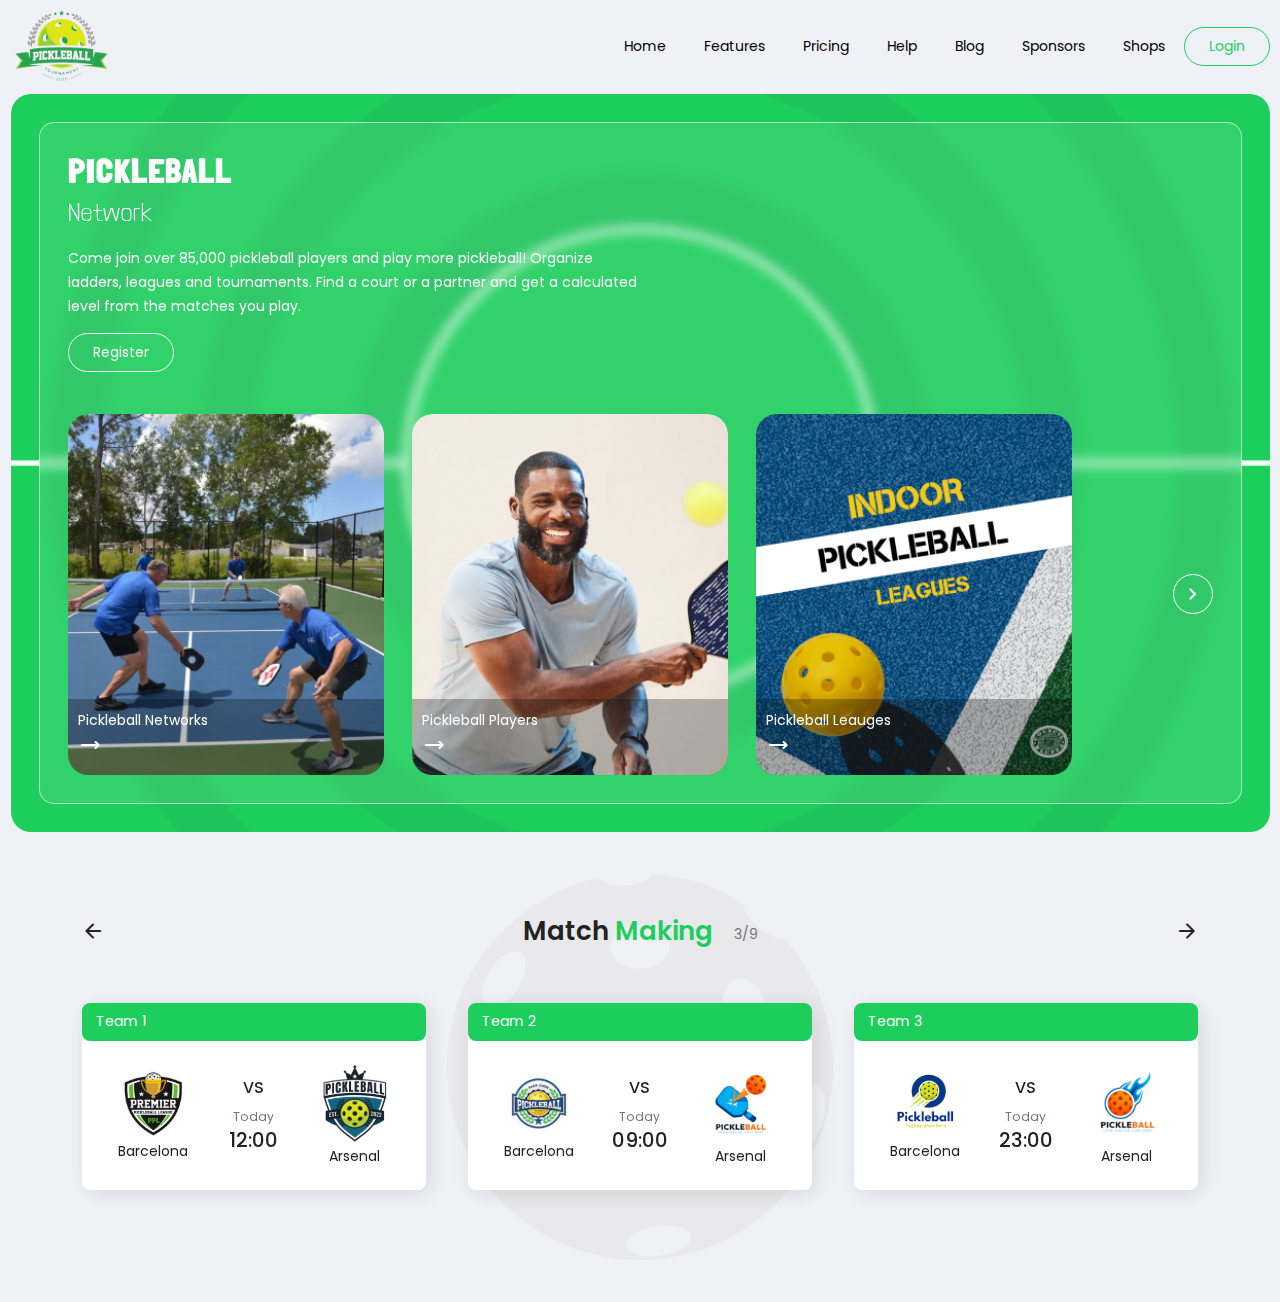
==== index.html @ c5ea5dfc "pickleball work" ====
<!DOCTYPE html>
<html>
<head>
	<meta charset="utf-8">
    <meta name="viewport" content="width=device-width, initial-scale=1, shrink-to-fit=no">
	<title>Pickleball</title>
	<link rel="stylesheet" type="text/css" href="./css/bootstrap.5.2.min.css">
	<link rel="preconnect" href="https://fonts.googleapis.com">
	<link rel="preconnect" href="https://fonts.gstatic.com" crossorigin>
	<link href="https://fonts.googleapis.com/css2?family=Londrina+Solid:wght@100;300;400;900&family=Poppins:wght@100;200;300;400;500;600;700;800;900&display=swap" rel="stylesheet">
	<link rel="stylesheet" href="https://fonts.googleapis.com/css2?family=Material+Symbols+Rounded:opsz,wght,FILL,GRAD@24,300,0,0" />
	<link rel="stylesheet" type="text/css" href="css/slick-theme.css">
	<link rel="stylesheet" type="text/css" href="css/slick.css">
	<link rel="stylesheet" type="text/css" href="css/style.css">
	<link rel="stylesheet" type="text/css" href="css/custom.css">
	<link rel="shortcut icon" href="./img/favicon.webp" type="image/x-icon">
</head>
<body>


<header>
	<div class="container-fluid">
		<div class="header-section d-flex py-2 align-center justify-between">
			<div class="head-logo mx-auto ms-md-0 me-md-auto order-2 order-md-1">
				<a href="./" class="d-inline-block">
					<img src="./img/pickleball-logo.svg" alt="logo" width="100">
				</a>
			</div>
			<nav class="head-nav order-1 order-md-2">
				<button type="button" class="icon-btn mob-menu d-md-none" id="navMenu">
					<img src="./img/icons/menu.svg" alt="menu">
				</button>
				<div id="navSection" class="nav-section">
					<button type="button" class="icon-btn mob-close d-md-none close-btn" id="navClose">
						<img src="./img/icons/close.svg" alt="menu">
					</button>
					<ul type="none" class="d-flex flex-column flex-md-row align-center">
						<li><a href="./" class="menu-link">Home</a></li>
						<li><a href="#" class="menu-link">Features</a></li>
						<li><a href="#" class="menu-link">Pricing</a></li>
						<li><a href="#" class="menu-link">Help</a></li>
						<li><a href="#" class="menu-link">Blog</a></li>
						<li><a href="#" class="menu-link">Sponsors</a></li>
						<li><a href="#" class="menu-link">Shops</a></li>
					</ul>
				</div>
			</nav>
			<a href="#" class="btn btn-outline-primary login-btn order-3"> Login </a>
		</div>
	</div>
</header>

<main>

<section class="hero-section">
	<div class="container-fluid">
		<div class="home-banner text-white">
			<div class="inner-banner">
				<div class="banner-content">
					<h1 class="lonsol-900 mb-0">PICKLEBALL</h1>
					<label class="lonsol-100 fs-3">Network</label>
					<p class="my-3 w-100 w-md-50">Come join over 85,000 pickleball players and play more pickleball! Organize ladders, leagues and tournaments. Find a court or a partner and get a calculated level from the matches you play.</p>
					<a href="./" class="btn btn-outline-light">Register</a>
				</div>

				<div class="slider-section mt-5">
					<section class="single-item slider text-center" id="bannerSlider">
						<div class="slider-image">
							<img src="./img/slider-1.png" alt="">
							<a href="./" class="d-block">Pickleball Networks <br> <span class="material-symbols-rounded"> trending_flat </span></a>
						</div>
						<div class="slider-image">
							<img src="./img/slider-2.png" alt="">
							<a href="./" class="d-block">Pickleball Players <br> <span class="material-symbols-rounded"> trending_flat </span></a>
						</div>
						<div class="slider-image">
							<img src="./img/slider-3.png" alt="">
							<a href="./" class="d-block">Pickleball Leauges <br> <span class="material-symbols-rounded"> trending_flat </span></a>
						</div>
						<div class="slider-image">
							<img src="./img/slider-1.png" alt="">
							<a href="./" class="d-block">Pickleball Networks <br> <span class="material-symbols-rounded"> trending_flat </span></a>
						</div>
						<div class="slider-image">
							<img src="./img/slider-2.png" alt="">
							<a href="./" class="d-block">Pickleball Players <br> <span class="material-symbols-rounded"> trending_flat </span></a>
						</div>
					</section>
			  	</div>
			</div>
		</div>
	</div>
</section>

<section class="machmake-section my-5 py-5">
	<div class="container-fluid">
		<div class="team-title d-flex justify-center align-center">
			<h3 class="title">Match <span class="text-primary">Making</span></h3>
			<span class="teams-conter text-muted ms-4">3/9</span>
		</div>

		
		<div class="slider-section mt-4">
			<section class="single-item slider" id="matchMakingSlider">
				<div class="slider-content">
					<div class="card border-0">
						<div class="card-header">Team 1</div>
						<div class="card-body text-center d-flex align-center justify-between">
							<div class="left-team">
								<img src="./img/team-making/team-1-1.svg" alt="teams">
								<p class="card-text">Barcelona</p>
							</div>
							<div class="datetime">
								<h6>VS</h6>
								<small class="text-muted">Today</small>
								<h5 class="mb-0">12:00</h5>
							</div>
							<div class="right-team">
								<img src="./img/team-making/team-1-2.svg" alt="teams">
								<p class="card-text">Arsenal</p>
							</div>
						</div>
					</div>
				</div>
				<div class="slider-content">
					<div class="card border-0">
						<div class="card-header">Team 2</div>
						<div class="card-body text-center d-flex align-center justify-between">
							<div class="left-team">
								<img src="./img/team-making/team-2-1.svg" alt="teams">
								<p class="card-text">Barcelona</p>
							</div>
							<div class="datetime">
								<h6>VS</h6>
								<small class="text-muted">Today</small>
								<h5 class="mb-0">09:00</h5>
							</div>
							<div class="right-team">
								<img src="./img/team-making/team-2-2.svg" alt="teams">
								<p class="card-text">Arsenal</p>
							</div>
						</div>
					</div>
				</div>
				<div class="slider-content">
					<div class="card border-0">
						<div class="card-header">Team 3</div>
						<div class="card-body text-center d-flex align-center justify-between">
							<div class="left-team">
								<img src="./img/team-making/team-3-1.svg" alt="teams">
								<p class="card-text">Barcelona</p>
							</div>
							<div class="datetime">
								<h6>VS</h6>
								<small class="text-muted">Today</small>
								<h5 class="mb-0">23:00</h5>
							</div>
							<div class="right-team">
								<img src="./img/team-making/team-3-2.svg" alt="teams">
								<p class="card-text">Arsenal</p>
							</div>
						</div>
					</div>
				</div>
				<div class="slider-content">
					<div class="card border-0">
						<div class="card-header">Team 4</div>
						<div class="card-body text-center d-flex align-center justify-between">
							<div class="left-team">
								<img src="./img/team-making/team-1-1.svg" alt="teams">
								<p class="card-text">Barcelona</p>
							</div>
							<div class="datetime">
								<h6>VS</h6>
								<small class="text-muted">Sunday</small>
								<h5 class="mb-0">23:00</h5>
							</div>
							<div class="right-team">
								<img src="./img/team-making/team-2-1.svg" alt="teams">
								<p class="card-text">Arsenal</p>
							</div>
						</div>
					</div>
				</div>
				<div class="slider-content">
					<div class="card border-0">
						<div class="card-header">Team 5</div>
						<div class="card-body text-center d-flex align-center justify-between">
							<div class="left-team">
								<img src="./img/team-making/team-3-1.svg" alt="teams">
								<p class="card-text">Barcelona</p>
							</div>
							<div class="datetime">
								<h6>VS</h6>
								<small class="text-muted">Monday</small>
								<h5 class="mb-0">22:00</h5>
							</div>
							<div class="right-team">
								<img src="./img/team-making/team-1-2.svg" alt="teams">
								<p class="card-text">Arsenal</p>
							</div>
						</div>
					</div>
				</div>
				<div class="slider-content">
					<div class="card border-0">
						<div class="card-header">Team 6</div>
						<div class="card-body text-center d-flex align-center justify-between">
							<div class="left-team">
								<img src="./img/team-making/team-1-2.svg" alt="teams">
								<p class="card-text">Barcelona</p>
							</div>
							<div class="datetime">
								<h6>VS</h6>
								<small class="text-muted">Tuesday</small>
								<h5 class="mb-0">18:00</h5>
							</div>
							<div class="right-team">
								<img src="./img/team-making/team-2-2.svg" alt="teams">
								<p class="card-text">Arsenal</p>
							</div>
						</div>
					</div>
				</div>
			</section>
		</div>
	</div>
</section>

</main>

<script src="./js/jquery-2.2.0.min.js"></script>
<script src="./js/bootstrap.bundle.min.js"></script>
<script src="./js/slick.min.js"></script>
<script src="./js/custom.js"></script>


</body>
</html>
---- css/style.css ----
:root{
    --primary: #1DCE5C;
    --bs-primary: #1DCE5C;
    --bs-primary-rgb: 29, 206, 92;
}


.lonsol-100{font-weight: 100; font-family: 'Londrina Solid', 'cursive';letter-spacing: 1px;}
.lonsol-300{font-weight: 300; font-family: 'Londrina Solid', 'cursive';letter-spacing: 1px;}
.lonsol-400{font-weight: 400; font-family: 'Londrina Solid', 'cursive';letter-spacing: 1px;}
.lonsol-900{font-weight: 900; font-family: 'Londrina Solid', 'cursive';letter-spacing: 1px;}

.fw-100{ font-weight: 100;}
.fw-200{ font-weight: 200;}
.fw-300{ font-weight: 300;}
.fw-400{ font-weight: 400;}
.fw-500{ font-weight: 500;}
.fw-600{ font-weight: 600;}
.fw-700{ font-weight: 700;}
.fw-800{ font-weight: 800;}
.fw-900{ font-weight: 900;}

.title{
    font-weight: 600;
}

body, html{
    /* font-family: 'Londrina Solid', 'cursive'; */
    font-family: 'Poppins', sans-serif; 
    padding: 0px;
    margin: 0px;
    line-height: 1.7;
    font-size:14px;
    color:#222; 
    scroll-behavior: smooth; 
    background: #F0F1F6;
}

a{
    display: inline-block;
    transition: all ease-in-out 0.3s;
}

h1,h2,h3,h4,h5,h6{

} 

h1{font-size: 34px;} 
/* font-weight: 800; */
h2{font-size: 30px;} 
/* font-weight: 700; */
h3{font-size: 26px;} 
/* font-weight: 600; */
h4{font-size: 24px;} 
/* font-weight: 600; */
h5{font-size: 20px;} 
/* font-weight: 500; */
h6{font-size: 16px;} 
/* font-weight: 400; */

.clear-all{
    clear:both;
    height:0px;
    width:100%;
    text-indent:-100000px;
    padding: 0px; 
    margin: 0px;
}
img{ 
    max-width: 100%; 
    vertical-align: middle;
}
ul{ 
    list-style-type: none; 
    margin: 0;
    padding: 0;
}


/* bootstrap */
.align-start{
    align-items: flex-start;
}
.align-center{
    align-items: center;
}
.align-end{
    align-items: flex-end;
}
.justify-start{
    justify-content: flex-start;
}
.justify-center{
    justify-content: center;
}
.justify-end{
    justify-content: flex-end;
}
.justify-between{
    justify-content: space-between;
}


.btn{
    padding: 8px 24px;
    border-radius: 50px;
    transition: all ease-in-out .1s;
}
.btn:active{
    transform: scale(0.96);
}


.btn-outline-primary{
    --bs-btn-color: var(--primary);
    --bs-btn-border-color: var(--primary);
    --bs-btn-hover-bg: var(--primary);
    --bs-btn-hover-border-color: var(--primary);
    --bs-btn-active-bg: var(--primary);
    --bs-btn-active-border-color: var(--primary);
    --bs-btn-disabled-color: var(--primary);
    --bs-btn-disabled-border-color: var(--primary);
}

.icon-btn{
    border: 0;
    padding: 5px;
    background: none;
}

.close-btn{
    position: absolute;
    top: 8px;
    right: 8px;
}



/* slick slider */
.slick-prev:before, .slick-next:before{
    display: none;
}
.slick-prev, .slick-next{
    --size: 40px;
    width: var(--size);
    height: var(--size);
    text-align: center;
    font-size: 20px;
    z-index: 5;
    border-radius: 50px;
    color: #222 !important;
}
.slick-prev:hover, .slick-next:hover{
    background-color: #fff4;
}












@media (max-width: 991px) {

}


@media (min-width: 768px) {
    .w-md-100{
        width: 100% !important;
    }
    .w-md-50{
        width: 50% !important;
    }
}
---- css/custom.css ----
/*header*/

header nav a{
	color: #000;
	text-decoration: none;
	padding: 1rem;
    margin-inline: 5px;
}
header nav a:hover{
	color: var(--primary);
	text-decoration: underline;
}

/*end header*/



/* home-banner */
.home-banner {
	background: url('../img/banner-bg.svg');
    background-size: cover;
    border-radius: 20px;
    background-repeat: no-repeat;
    background-position: center;
	padding: 2rem;
}
.home-banner .inner-banner{
	padding: 2rem;
    border: 1px solid #fff9;
    border-radius: 15px;
    background-color: #ffffff17;
    backdrop-filter: blur(6px);
}


.slider-image{
	margin-right: 2rem;
	text-align: left;
	position: relative;
	overflow: hidden;
	border-radius: 20px;
}
.slider-image a{
	background-color: #0004;
	padding: 10px;
	color: #fff;
	position: absolute;
	bottom: 0;
	left: 0;
	text-decoration: none;
	width: 100%;
}
.slider-image a:hover{
	background-color: #0006;
	text-decoration: underline;
}

#bannerSlider .slick-list{
	width: 90%;
}

#bannerSlider .slick-prev, #bannerSlider .slick-next{
	border: 1px solid #fff;
    color: #fff !important;
}

#bannerSlider .slick-next{
    right: 0;
}

.slick-slide img{
	width: 100%;
}




#matchMakingSlider .slick-list{
	width: 92%;
	margin: auto;
}
#matchMakingSlider .slick-track{
	padding-block: 2rem;
}

#matchMakingSlider .slick-prev{
	left: 5%;
}

#matchMakingSlider .slick-next{
	right: 5%;
}

#matchMakingSlider .slick-prev, #matchMakingSlider .slick-next{
	top: -44px;
}
#matchMakingSlider .card{
	box-shadow: 4px 4px 21px 0px rgba(0, 0, 0, 0.10);
}

#matchMakingSlider .card .card-header{
	background-color: var(--primary);
	color: #fff;
	border: 0;
}
#matchMakingSlider .card .card-body{
	padding: 1.5rem;
}
#matchMakingSlider .card .card-body :is(.left-team, .right-team){
	width: 100px;
}

#matchMakingSlider .card .card-body img{
	max-width: 70px;
	margin: auto;
}

#matchMakingSlider .card, #matchMakingSlider .card .card-header{
	border-radius: 8px;
	position: relative;
}
#matchMakingSlider .card .card-header:after{
    width: 60%;
    height: 100%;
    border-radius: 8px;
    content: '';
    clear: both;
    display: block;
    background-color: #1DAF53;
    position: absolute;
    top: 6px;
    right: 3px;
    transform: rotate(-3.293deg);
    /* transform: skew(10deg, 10deg); */
    z-index: 0;
	mix-blend-mode: lighten;
}
#matchMakingSlider .slider-content{
	margin-inline: 1.5rem;
}

.machmake-section {
	background: url('../img/match-macking-bg.svg');
    background-repeat: no-repeat;
    background-position: center;
	background-size: contain;
}


/* Responsive */

@media (max-width: 991px) {
	header nav a {
		padding-inline: 10px;
	}
}


@media (max-width: 767px) {
	header nav a {
		display: block;
	}
	.nav-section {
		position: fixed;
		left: -100%;
		top: 0;
		width: min(400px, 100%);
		padding: 2rem 1rem;
		transition: all ease-in-out 0.3s;    
		background: #fff;
		z-index: 9;
		height: 100dvh;
		overflow: auto;
	}
	.nav-section ul{
		flex-wrap: wrap;
	}
	.nav-section ul li{
		display: block;
		width: 100%;
		font-size: 1.2rem;
	}
	.nav-section.active{
		left: 0;
	}
}
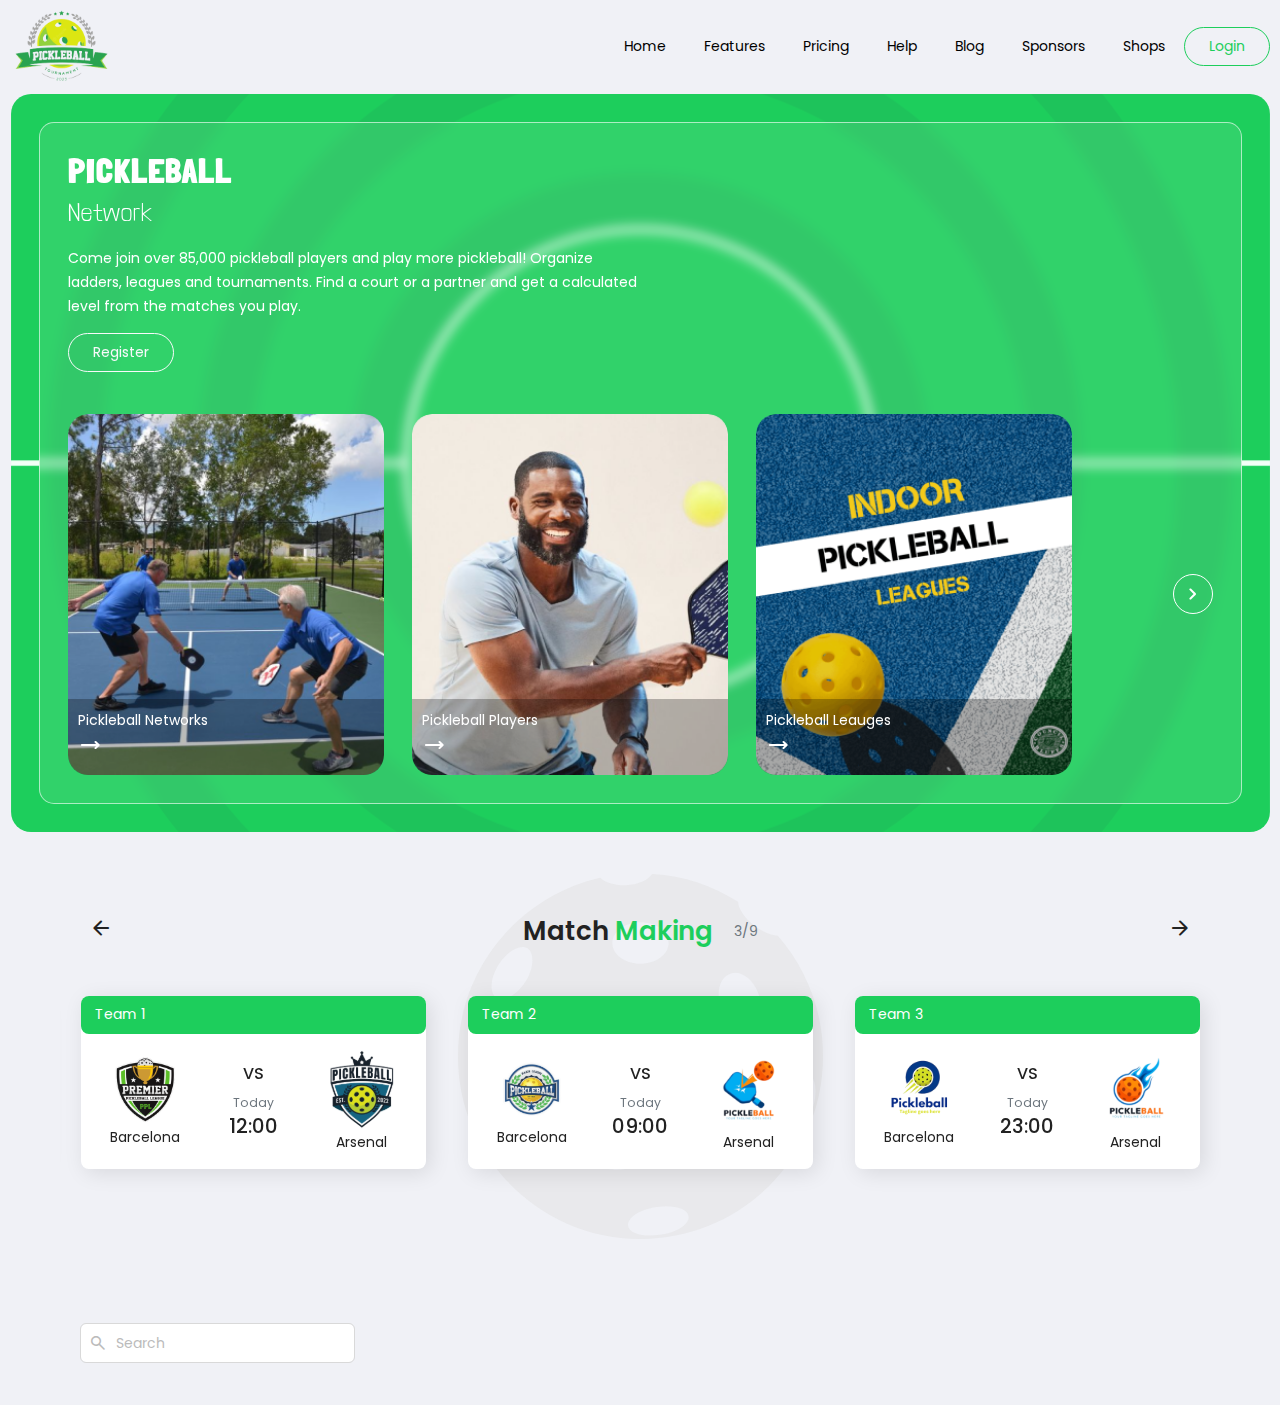
==== commit 023bd796: "wip" ====
--- a/index.html
+++ b/index.html
@@ -93,7 +93,7 @@
 </section>
 
 <section class="machmake-section my-5 py-5">
-	<div class="container-fluid">
+	<div class="container">
 		<div class="team-title d-flex justify-center align-center">
 			<h3 class="title">Match <span class="text-primary">Making</span></h3>
 			<span class="teams-conter text-muted ms-4">3/9</span>
@@ -223,6 +223,21 @@
 					</div>
 				</div>
 			</section>
+		</div>
+	</div>
+</section>
+
+<section class="wizard-section py-5">
+	<div class="container">
+		<div class="row">
+			<div class="col-md-6">
+				<div class="team-list">
+					<div class="input-group custom-style w-100 w-md-50">
+						<span class="material-symbols-rounded input-group-text">search</span>
+						<input type="text" class="form-control" id="searchlist" placeholder="Search">
+					</div>
+				</div>
+			</div>
 		</div>
 	</div>
 </section>
--- a/css/style.css
+++ b/css/style.css
@@ -20,9 +20,54 @@
 .fw-800{ font-weight: 800;}
 .fw-900{ font-weight: 900;}
 
+::selection{
+    background-color: var(--primary);
+    color: #fff;
+}
+
 .title{
     font-weight: 600;
-}
+    margin-bottom: 0;
+}
+.form-control{
+    border-color: #D9D9D9;
+    color: #D9D9D9;
+    border-radius: 6px;
+}
+.form-control::placeholder{
+    color: #bbb;
+}
+.form-control:focus{
+    border-color: var(--primary);
+    box-shadow: none;
+}
+.custom-style.input-group{
+    --height: 40px;
+    --padding: 35px;
+}
+.custom-style.input-group .input-group-text{
+    background: none;
+    border: 0;
+    position: absolute;
+    top: 50%;
+    left: 0;
+    z-index: 1;
+    transform: translateY(-50%);
+    padding: 0px;
+    font-size: 20px;
+    text-align: center;
+    color: #bbb;
+    width: var(--padding);
+}
+
+.custom-style.input-group .form-control{
+    background-color: #fff;
+    height: var(--height);
+    border-radius: 6px !important;
+    padding-left: var(--padding);
+    z-index: 0;
+}
+
 
 body, html{
     /* font-family: 'Londrina Solid', 'cursive'; */
--- a/css/custom.css
+++ b/css/custom.css
@@ -74,25 +74,20 @@
 
 
 
-
-#matchMakingSlider .slick-list{
-	width: 92%;
-	margin: auto;
-}
 #matchMakingSlider .slick-track{
 	padding-block: 2rem;
 }
 
 #matchMakingSlider .slick-prev{
-	left: 5%;
+	left: 0;
 }
 
 #matchMakingSlider .slick-next{
-	right: 5%;
+	right: 0;
 }
 
 #matchMakingSlider .slick-prev, #matchMakingSlider .slick-next{
-	top: -44px;
+	top: -40px;
 }
 #matchMakingSlider .card{
 	box-shadow: 4px 4px 21px 0px rgba(0, 0, 0, 0.10);
@@ -104,7 +99,7 @@
 	border: 0;
 }
 #matchMakingSlider .card .card-body{
-	padding: 1.5rem;
+	padding: 1rem;
 }
 #matchMakingSlider .card .card-body :is(.left-team, .right-team){
 	width: 100px;
@@ -135,9 +130,19 @@
     z-index: 0;
 	mix-blend-mode: lighten;
 }
+
+
+#matchMakingSlider .slick-list{
+	--rem: 1.5rem;
+	width: calc(100% + (var(--rem) * 2));
+	margin-left: calc(-1 * var(--rem));
+	/* margin: auto; */
+}
 #matchMakingSlider .slider-content{
-	margin-inline: 1.5rem;
+	margin-inline: var(--rem);
 }
+
+
 
 .machmake-section {
 	background: url('../img/match-macking-bg.svg');
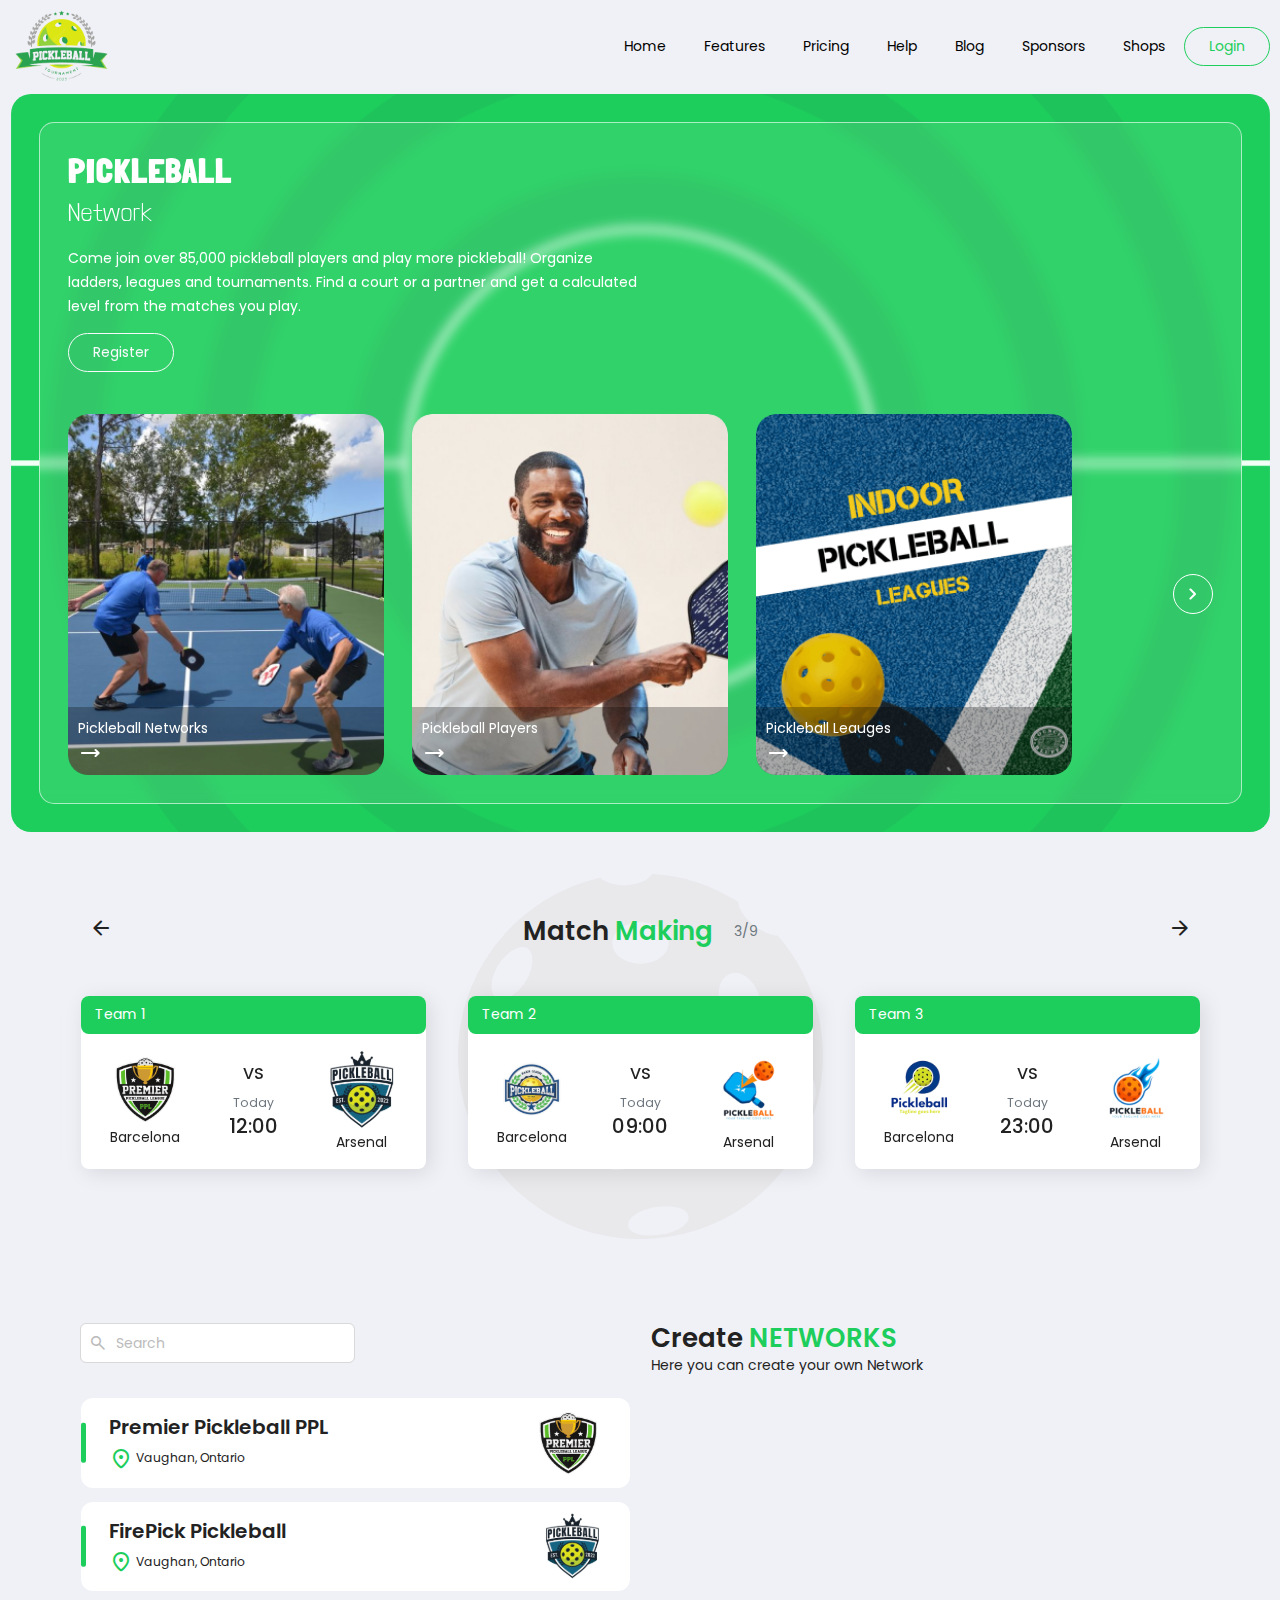
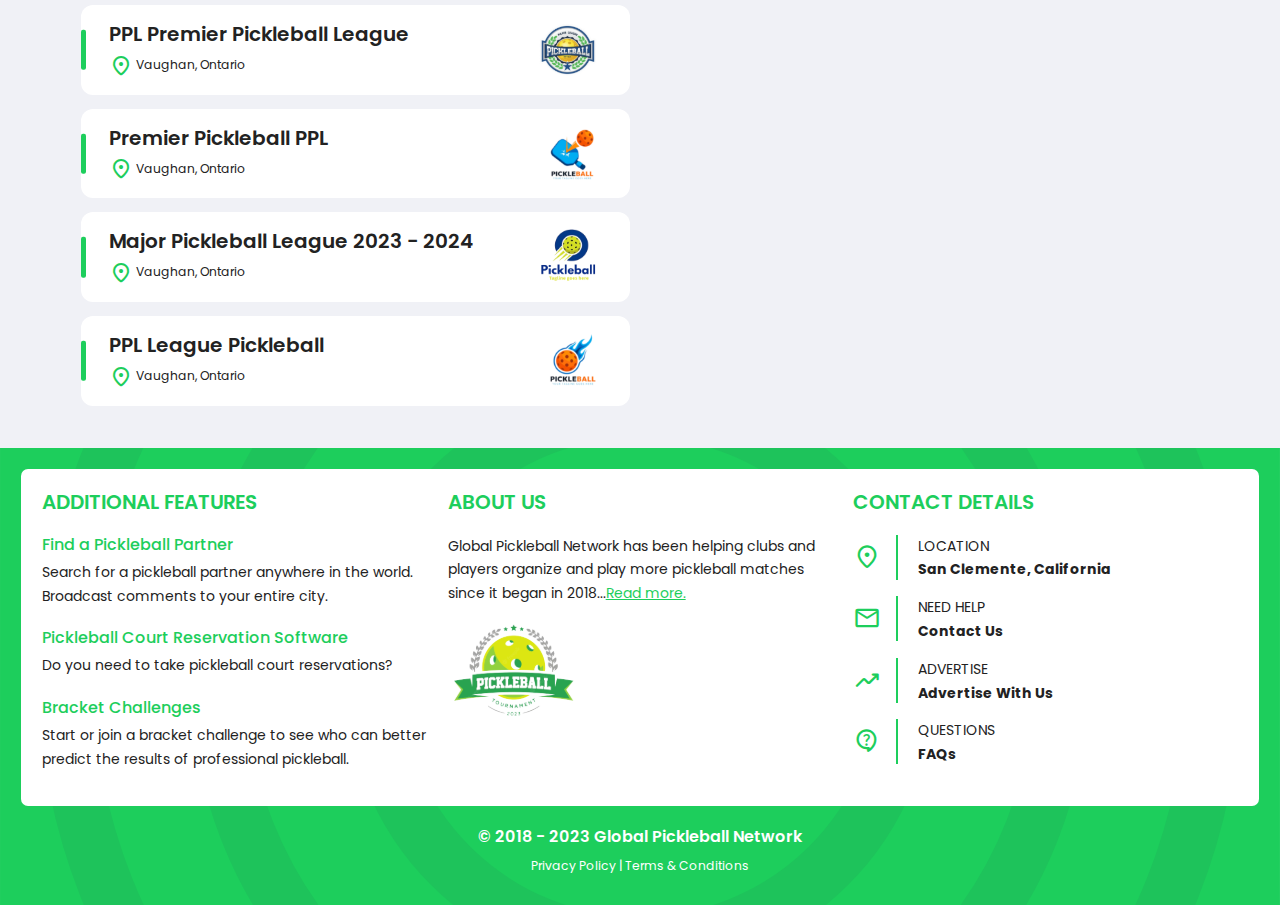
==== commit 55aab06d: "footer works" ====
--- a/index.html
+++ b/index.html
@@ -11,6 +11,7 @@
 	<link rel="stylesheet" href="https://fonts.googleapis.com/css2?family=Material+Symbols+Rounded:opsz,wght,FILL,GRAD@24,300,0,0" />
 	<link rel="stylesheet" type="text/css" href="css/slick-theme.css">
 	<link rel="stylesheet" type="text/css" href="css/slick.css">
+
 	<link rel="stylesheet" type="text/css" href="css/style.css">
 	<link rel="stylesheet" type="text/css" href="css/custom.css">
 	<link rel="shortcut icon" href="./img/favicon.webp" type="image/x-icon">
@@ -231,16 +232,134 @@
 	<div class="container">
 		<div class="row">
 			<div class="col-md-6">
-				<div class="team-list">
+				<div class="search-box">
 					<div class="input-group custom-style w-100 w-md-50">
 						<span class="material-symbols-rounded input-group-text">search</span>
 						<input type="text" class="form-control" id="searchlist" placeholder="Search">
 					</div>
+					<div class="team-list pt-4">
+						<ul>
+							<li class="d-flex align-center">
+								<div class="team-details me-auto flex-grow-1">
+									<h5 class="fw-600">Premier Pickleball PPL</h5>
+									<small><span class="material-symbols-rounded text-primary">location_on</span> Vaughan, Ontario</small>
+								</div>
+								<img src="./img/team-making/team-1-1.svg" alt="team" height="70">
+							</li>
+							<li class="d-flex align-center">
+								<div class="team-details me-auto flex-grow-1">
+									<h5 class="fw-600">FirePick Pickleball </h5>
+									<small><span class="material-symbols-rounded text-primary">location_on</span> Vaughan, Ontario</small>
+								</div>
+								<img src="./img/team-making/team-1-2.svg" alt="team" height="70">
+							</li>
+							<li class="d-flex align-center">
+								<div class="team-details me-auto flex-grow-1">
+									<h5 class="fw-600">PPL Premier Pickleball League</h5>
+									<small><span class="material-symbols-rounded text-primary">location_on</span> Vaughan, Ontario</small>
+								</div>
+								<img src="./img/team-making/team-2-1.svg" alt="team" height="70">
+							</li>
+							<li class="d-flex align-center">
+								<div class="team-details me-auto flex-grow-1">
+									<h5 class="fw-600">Premier Pickleball PPL</h5>
+									<small><span class="material-symbols-rounded text-primary">location_on</span> Vaughan, Ontario</small>
+								</div>
+								<img src="./img/team-making/team-2-2.svg" alt="team" height="70">
+							</li>
+							<li class="d-flex align-center">
+								<div class="team-details me-auto flex-grow-1">
+									<h5 class="fw-600">Major Pickleball League 2023 - 2024</h5>
+									<small><span class="material-symbols-rounded text-primary">location_on</span> Vaughan, Ontario</small>
+								</div>
+								<img src="./img/team-making/team-3-1.svg" alt="team" height="70">
+							</li>
+							<li class="d-flex align-center">
+								<div class="team-details me-auto flex-grow-1">
+									<h5 class="fw-600">PPL League Pickleball</h5>
+									<small><span class="material-symbols-rounded text-primary">location_on</span> Vaughan, Ontario</small>
+								</div>
+								<img src="./img/team-making/team-3-2.svg" alt="team" height="70">
+							</li>
+						</ul>
+					</div>
+				</div>
+			</div>
+			<div class="col-md-6">
+				<div class="network-wizard">
+					<div class="netwrk-dtls">
+						<h3 class="title">Create <span class="text-primary">NETWORKS</span></h3>
+						<p>Here you can create your own Network</p>
+					</div>
+
+					
+					<!-- wizard area -->
+
+
+					
 				</div>
 			</div>
 		</div>
 	</div>
 </section>
+
+<footer>
+	<div class="footer-content p-4 bg-white rounded-3 m-2">
+		<div class="row">
+			<div class="col-md-4">
+				<h5 class="foot-titile">Additional Features</h5>
+				<h6 class="foot-subtitile">Find a Pickleball Partner</h6>
+				<p>Search for a pickleball partner anywhere in the world. Broadcast comments to your entire city.</p>
+				<h6 class="foot-subtitile">Pickleball Court Reservation Software</h6>
+				<p>Do you need to take pickleball court reservations?</p>
+				<h6 class="foot-subtitile">Bracket Challenges</h6>
+				<p>Start or join a bracket challenge to see who can better predict the results of professional pickleball.</p>
+			</div>
+			<div class="col-md-4">
+				<h5 class="foot-titile">About Us</h5>
+				<p>Global Pickleball Network has been helping clubs and players organize and play more pickleball matches since it began in 2018...<a href="./" class="text-primary"> Read more.</a> </p>
+				<a href="./"><img src="./img/pickleball-logo.svg" width="130" alt="logo" /></a>
+			</div>
+			<div class="col-md-4">
+				<h5 class="foot-titile">CONTACT Details</h5>
+				<ul class="web-address">
+					<li>
+						<span class="material-symbols-rounded"> location_on </span>
+						<div class="foot-details">
+							<p>LOCATION</p>
+							<strong>San Clemente, California</strong>
+						</div>
+					</li>
+					<li>
+						<span class="material-symbols-rounded"> mail </span>
+						<div class="foot-details">
+							<p>NEED HELP</p>
+							<strong>Contact Us</strong>
+						</div>
+					</li>
+					<li>
+						<span class="material-symbols-rounded"> trending_up </span>
+						<div class="foot-details">
+							<p>ADVERTISE</p>
+							<strong>Advertise With Us</strong>
+						</div>
+					</li>
+					<li>
+						<span class="material-symbols-rounded"> contact_support </span>
+						<div class="foot-details">
+							<p>QUESTIONS</p>
+							<strong>FAQs</strong>
+						</div>
+					</li>
+				</ul>
+			</div>
+		</div>
+	</div>
+	<div class="copyright-area text-center p-3 text-white">
+		<h6 class="fw-600">© 2018 - 2023 Global Pickleball Network</h6>
+		<small>Privacy Policy | Terms & Conditions</small>
+	</div>
+</footer>
 
 </main>
 
--- a/css/style.css
+++ b/css/style.css
@@ -67,7 +67,9 @@
     padding-left: var(--padding);
     z-index: 0;
 }
-
+.material-symbols-rounded{
+    vertical-align: middle;
+}
 
 body, html{
     /* font-family: 'Londrina Solid', 'cursive'; */
@@ -85,10 +87,6 @@
     display: inline-block;
     transition: all ease-in-out 0.3s;
 }
-
-h1,h2,h3,h4,h5,h6{
-
-} 
 
 h1{font-size: 34px;} 
 /* font-weight: 800; */
--- a/css/custom.css
+++ b/css/custom.css
@@ -151,6 +151,72 @@
 	background-size: contain;
 }
 
+.team-list ul li{
+	background-color: #fff;
+	border-radius: 12px;
+	position: relative;
+	padding: 0.7rem 2rem;
+	margin-top: 1rem;
+}
+.team-list ul li::before{
+	position: absolute;
+	left: 0;
+	top: 50%;
+	transform: translateY(-50%);
+	background-color: var(--primary);
+	height: 45%;
+	width: 5px;
+	border-radius: 2px;
+	content: '';
+	clear: both;
+}
+
+
+/* wizard */
+
+/* wizard end */
+
+footer {
+	background: url('../img/footer-bg.svg');
+    background-size: cover;
+    background-repeat: no-repeat;
+    background-position: center;
+	padding: 1rem;
+}
+footer .foot-titile{
+	text-transform: uppercase;
+	color: var(--primary);
+	font-weight: 600;
+	margin-bottom: 1.5rem;
+}
+
+footer .foot-subtitile{
+	margin-top: 1.4rem;
+	color: var(--primary);
+}
+
+.web-address li{
+	display: flex;
+	padding-bottom: 1rem;
+}
+
+.web-address li p{
+	margin-bottom: 0;
+}
+
+.web-address li .material-symbols-rounded{
+	--size: 45px;
+	width: var(--size);
+	height: var(--size);
+	line-height: var(--size);
+	/* text-align: center; */
+	border-right: 2px solid var(--primary);
+	color: var(--primary);
+	font-size: 2rem;
+	margin-right: 20px;
+}
+
+
 
 /* Responsive */
 
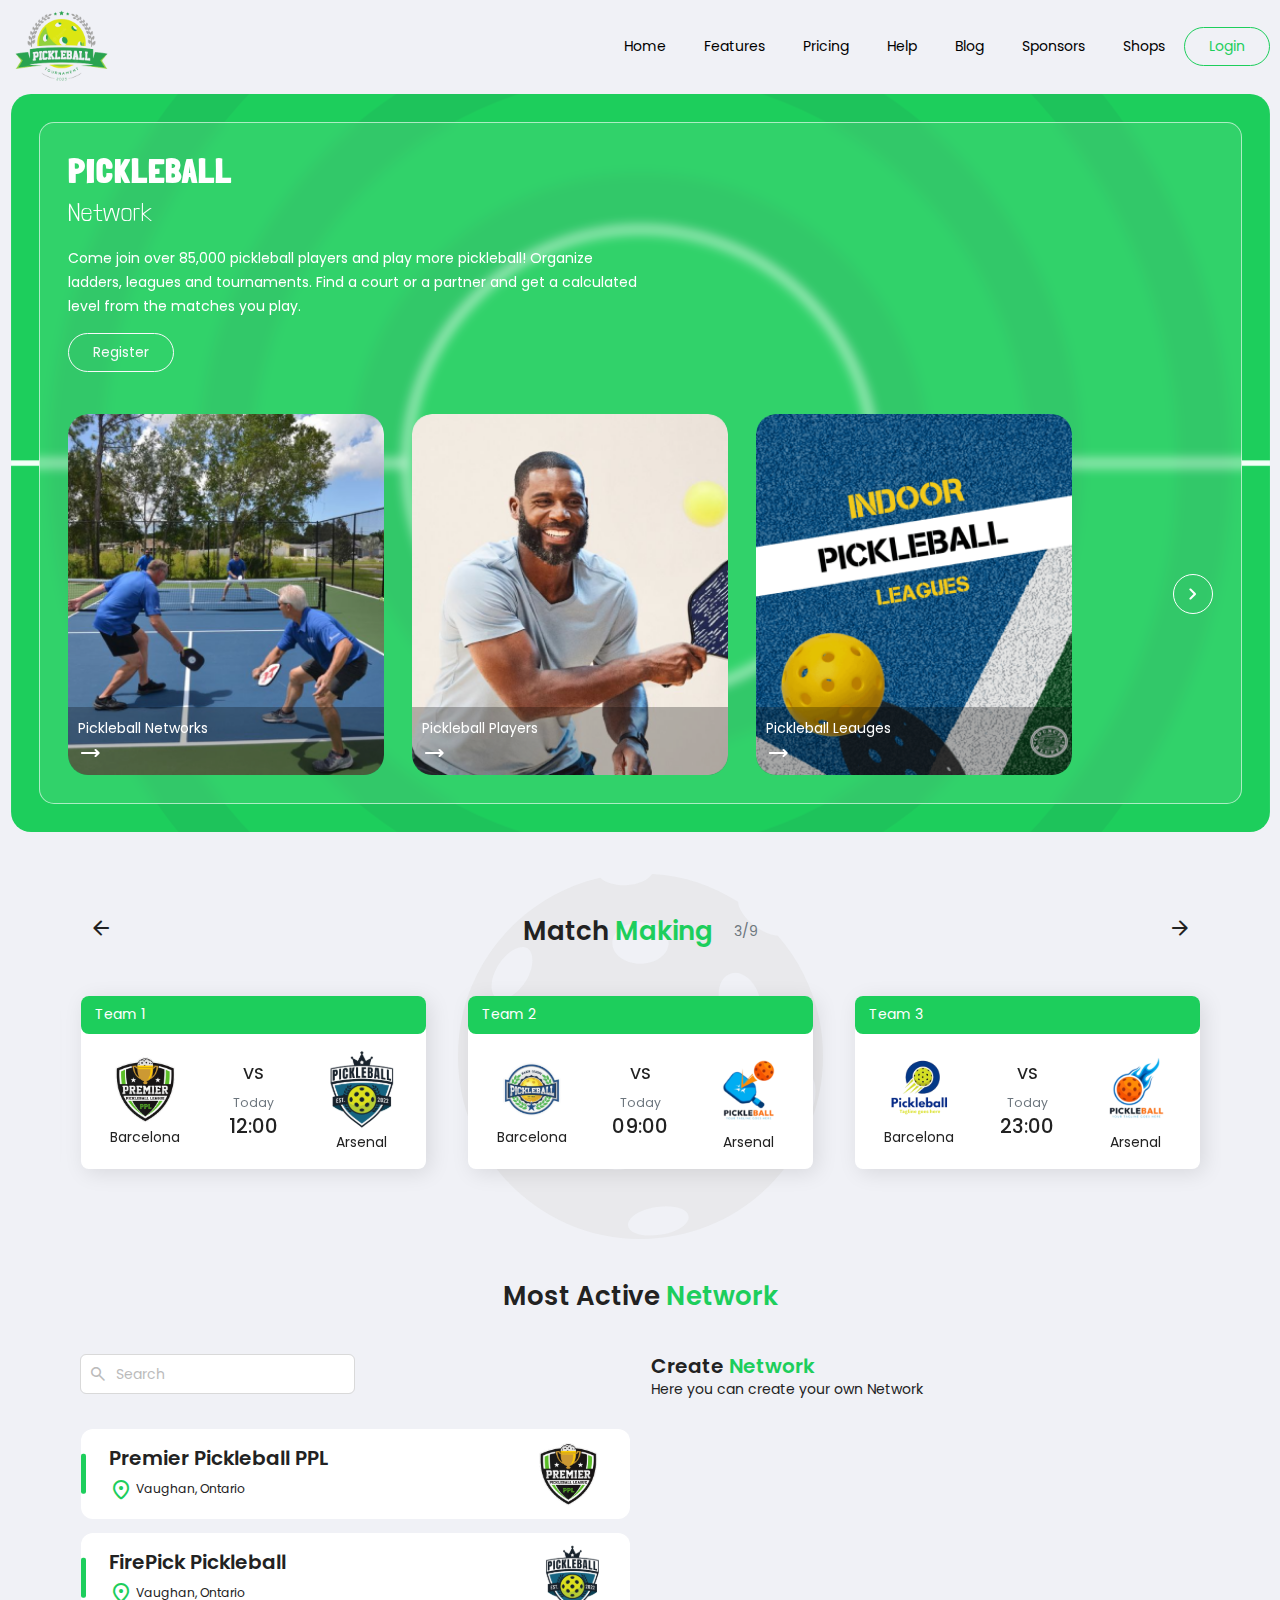
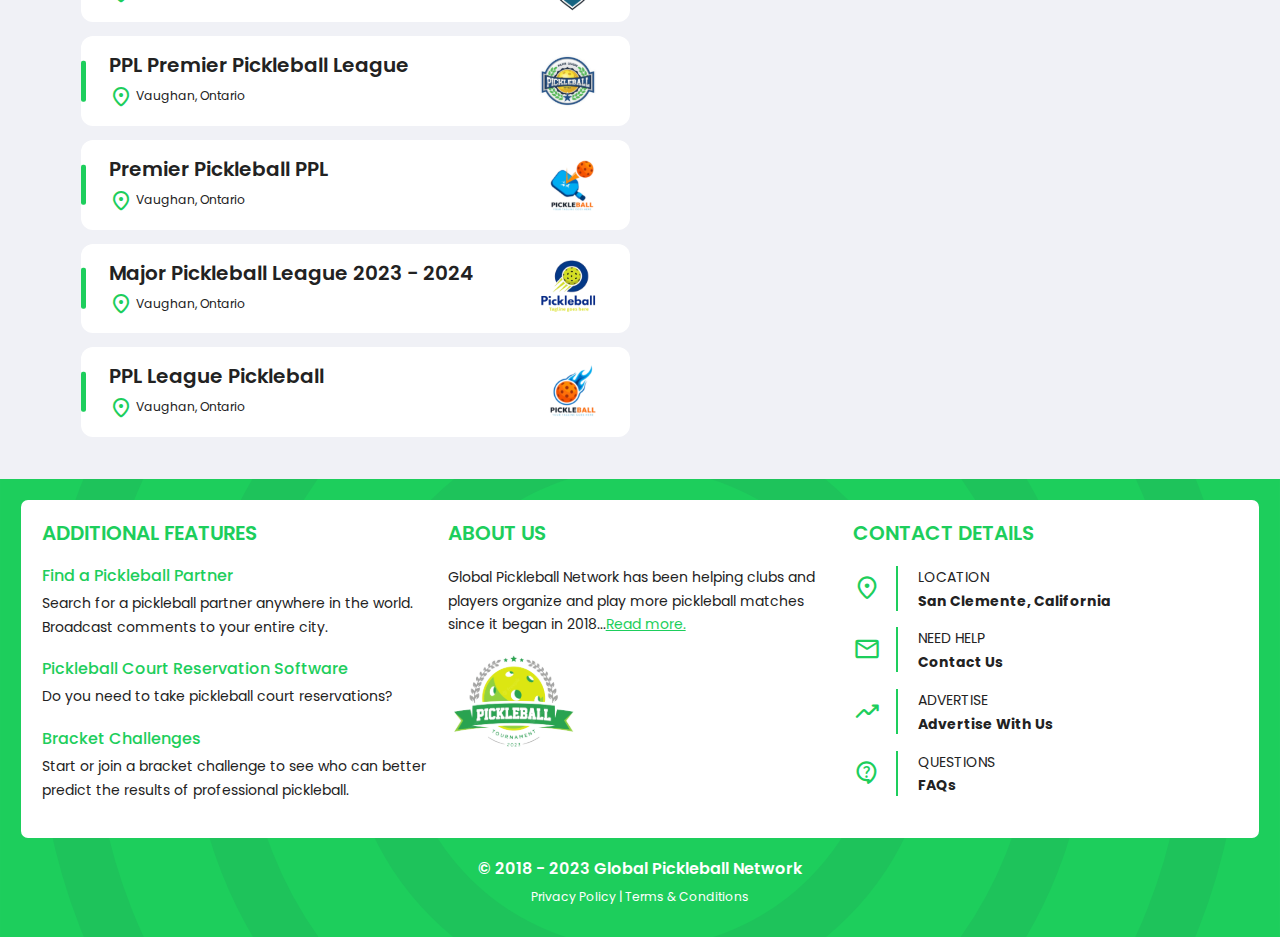
==== commit 9133a3ae: "space issues" ====
--- a/index.html
+++ b/index.html
@@ -228,9 +228,12 @@
 	</div>
 </section>
 
-<section class="wizard-section py-5">
+<section class="wizard-section pb-5">
 	<div class="container">
-		<div class="row">
+		
+		<h3 class="title text-center">Most Active <span class="text-primary"> Network</span></h3>
+
+		<div class="row mt-5">
 			<div class="col-md-6">
 				<div class="search-box">
 					<div class="input-group custom-style w-100 w-md-50">
@@ -288,7 +291,7 @@
 			<div class="col-md-6">
 				<div class="network-wizard">
 					<div class="netwrk-dtls">
-						<h3 class="title">Create <span class="text-primary">NETWORKS</span></h3>
+						<h5 class="title">Create <span class="text-primary">Network</span></h5>
 						<p>Here you can create your own Network</p>
 					</div>
 
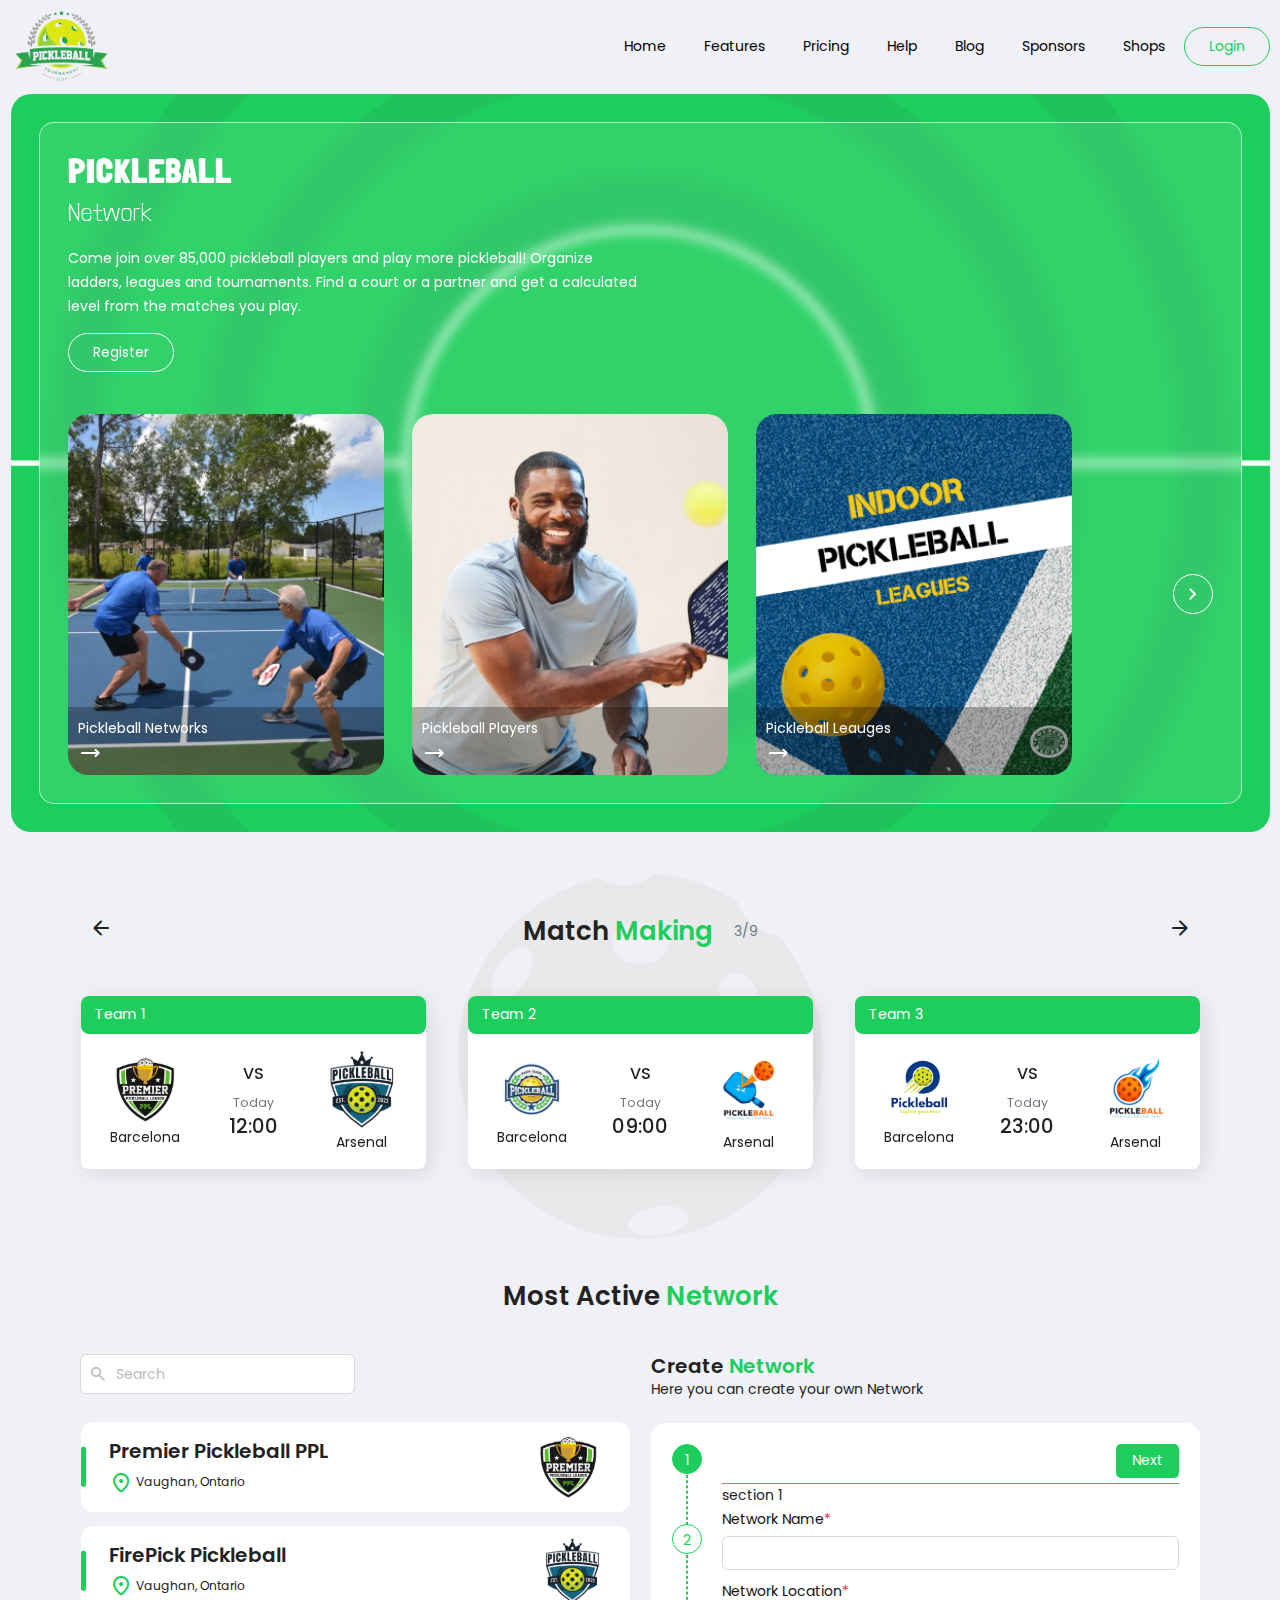
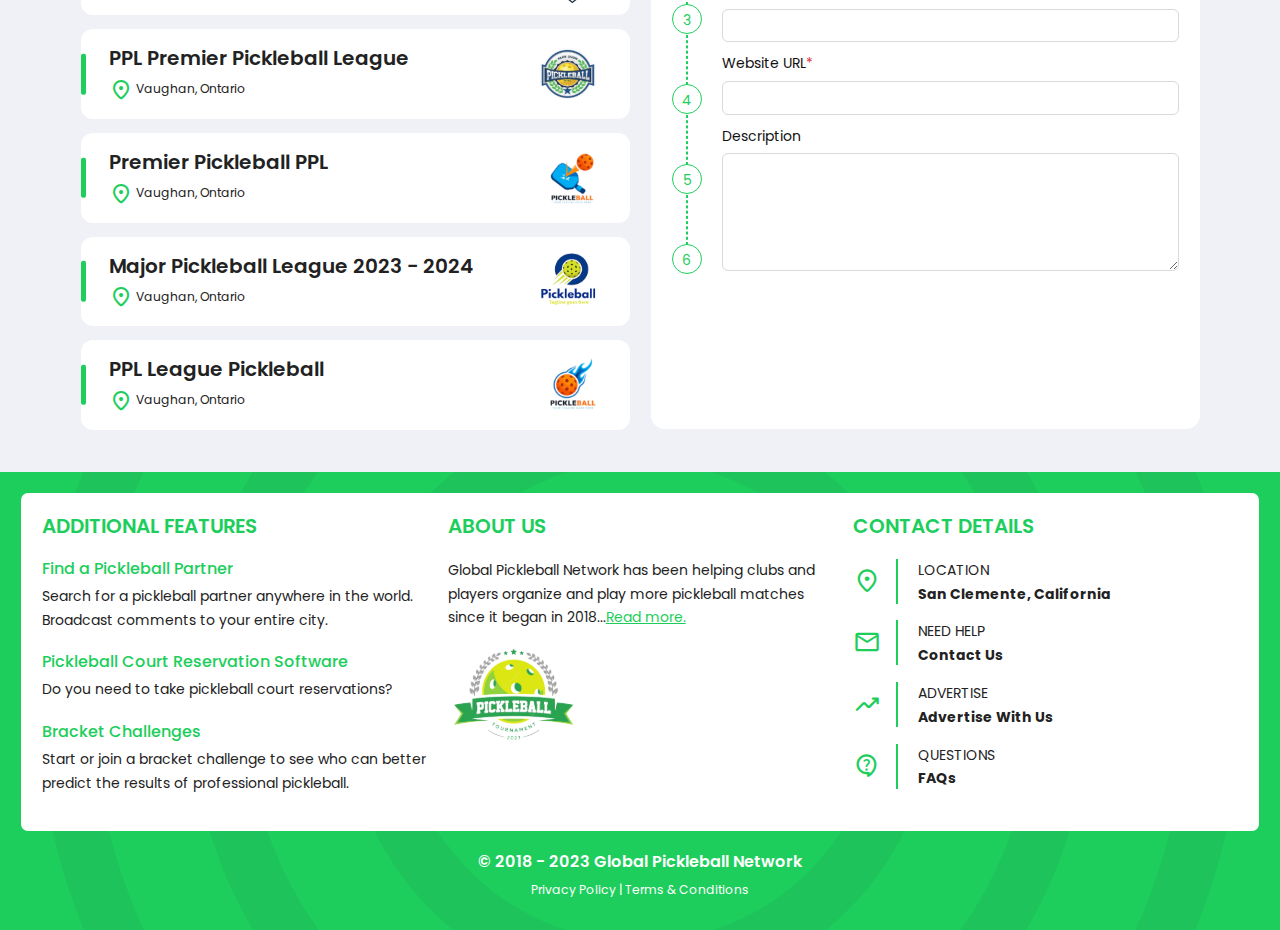
==== commit 18a77913: "register and landing page" ====
--- a/index.html
+++ b/index.html
@@ -4,6 +4,7 @@
 	<meta charset="utf-8">
     <meta name="viewport" content="width=device-width, initial-scale=1, shrink-to-fit=no">
 	<title>Pickleball</title>
+	<link rel="shortcut icon" href="./img/favicon.webp" type="image/x-icon">
 	<link rel="stylesheet" type="text/css" href="./css/bootstrap.5.2.min.css">
 	<link rel="preconnect" href="https://fonts.googleapis.com">
 	<link rel="preconnect" href="https://fonts.gstatic.com" crossorigin>
@@ -14,7 +15,6 @@
 
 	<link rel="stylesheet" type="text/css" href="css/style.css">
 	<link rel="stylesheet" type="text/css" href="css/custom.css">
-	<link rel="shortcut icon" href="./img/favicon.webp" type="image/x-icon">
 </head>
 <body>
 
@@ -46,7 +46,7 @@
 					</ul>
 				</div>
 			</nav>
-			<a href="#" class="btn btn-outline-primary login-btn order-3"> Login </a>
+			<a href="./login.html" class="btn btn-outline-primary login-btn order-3"> Login </a>
 		</div>
 	</div>
 </header>
@@ -240,7 +240,7 @@
 						<span class="material-symbols-rounded input-group-text">search</span>
 						<input type="text" class="form-control" id="searchlist" placeholder="Search">
 					</div>
-					<div class="team-list pt-4">
+					<div class="team-list pt-3">
 						<ul>
 							<li class="d-flex align-center">
 								<div class="team-details me-auto flex-grow-1">
@@ -299,12 +299,143 @@
 					<!-- wizard area -->
 
 
+		<div class="wrapper mt-4 bg-white rounded-4 p-4">
+            <form action="" id="wizard">
+                <h3></h3>
+                <section>
+					section 1
+					<div class="form-group">
+						<label for="wizNetName">Network Name<span class="text-danger">*</span></label>
+						<input type="text" class="form-control" id="wizNetName" />
+					</div>
+					<div class="form-group">
+						<label for="wizNetLoc">Network Location<span class="text-danger">*</span></label>
+						<input type="text" class="form-control" id="wizNetLoc" />
+					</div>
+					<div class="form-group">
+						<label for="wizNeburl">Website URL<span class="text-danger">*</span></label>
+						<input type="text" class="form-control" id="wizNeburl" />
+					</div>
+					<div class="form-group">
+						<label for="wizardDesc">Description</label>
+						<textarea name="desc" id="wizardDesc" class="form-control" rows="5"></textarea>
+					</div>
+				</section>
+                <h3></h3>
+                <section>
+					section 2
+					<div class="form-group">
+						<label for="wizNetName">Network Name<span class="text-danger">*</span></label>
+						<input type="text" class="form-control" id="wizNetName" />
+					</div>
+					<div class="form-group">
+						<label for="wizNetLoc">Network Location<span class="text-danger">*</span></label>
+						<input type="text" class="form-control" id="wizNetLoc" />
+					</div>
+					<div class="form-group">
+						<label for="wizNeburl">Website URL<span class="text-danger">*</span></label>
+						<input type="text" class="form-control" id="wizNeburl" />
+					</div>
+					<div class="form-group">
+						<label for="wizardDesc">Description</label>
+						<textarea name="desc" id="wizardDesc" class="form-control" rows="5"></textarea>
+					</div>
+				</section>
+                <h3></h3>
+                <section>
+					section 3
+					<div class="form-group">
+						<label for="wizNetName">Network Name<span class="text-danger">*</span></label>
+						<input type="text" class="form-control" id="wizNetName" />
+					</div>
+					<div class="form-group">
+						<label for="wizNetLoc">Network Location<span class="text-danger">*</span></label>
+						<input type="text" class="form-control" id="wizNetLoc" />
+					</div>
+					<div class="form-group">
+						<label for="wizNeburl">Website URL<span class="text-danger">*</span></label>
+						<input type="text" class="form-control" id="wizNeburl" />
+					</div>
+					<div class="form-group">
+						<label for="wizardDesc">Description</label>
+						<textarea name="desc" id="wizardDesc" class="form-control" rows="5"></textarea>
+					</div>
+				</section>
+                <h3></h3>
+                <section>
+					section 4
+					<div class="form-group">
+						<label for="wizNetName">Network Name<span class="text-danger">*</span></label>
+						<input type="text" class="form-control" id="wizNetName" />
+					</div>
+					<div class="form-group">
+						<label for="wizNetLoc">Network Location<span class="text-danger">*</span></label>
+						<input type="text" class="form-control" id="wizNetLoc" />
+					</div>
+					<div class="form-group">
+						<label for="wizNeburl">Website URL<span class="text-danger">*</span></label>
+						<input type="text" class="form-control" id="wizNeburl" />
+					</div>
+					<div class="form-group">
+						<label for="wizardDesc">Description</label>
+						<textarea name="desc" id="wizardDesc" class="form-control" rows="5"></textarea>
+					</div>
+				</section>
+                <h3></h3>
+                <section>
+					section 5
+					<div class="form-group">
+						<label for="wizNetName">Network Name<span class="text-danger">*</span></label>
+						<input type="text" class="form-control" id="wizNetName" />
+					</div>
+					<div class="form-group">
+						<label for="wizNetLoc">Network Location<span class="text-danger">*</span></label>
+						<input type="text" class="form-control" id="wizNetLoc" />
+					</div>
+					<div class="form-group">
+						<label for="wizNeburl">Website URL<span class="text-danger">*</span></label>
+						<input type="text" class="form-control" id="wizNeburl" />
+					</div>
+					<div class="form-group">
+						<label for="wizardDesc">Description</label>
+						<textarea name="desc" id="wizardDesc" class="form-control" rows="5"></textarea>
+					</div>
+				</section>
+                <h3></h3>
+                <section>
+					section 6
+					<div class="form-group">
+						<label for="wizNetName">Network Name<span class="text-danger">*</span></label>
+						<input type="text" class="form-control" id="wizNetName" />
+					</div>
+					<div class="form-group">
+						<label for="wizNetLoc">Network Location<span class="text-danger">*</span></label>
+						<input type="text" class="form-control" id="wizNetLoc" />
+					</div>
+					<div class="form-group">
+						<label for="wizNeburl">Website URL<span class="text-danger">*</span></label>
+						<input type="text" class="form-control" id="wizNeburl" />
+					</div>
+					<div class="form-group">
+						<label for="wizardDesc">Description</label>
+						<textarea name="desc" id="wizardDesc" class="form-control" rows="5"></textarea>
+					</div>
+				</section>
+            </form>
+		</div>
+
+
+
+
+					<!--  -->
 					
 				</div>
 			</div>
 		</div>
 	</div>
 </section>
+
+</main>
 
 <footer>
 	<div class="footer-content p-4 bg-white rounded-3 m-2">
@@ -364,11 +495,10 @@
 	</div>
 </footer>
 
-</main>
-
 <script src="./js/jquery-2.2.0.min.js"></script>
 <script src="./js/bootstrap.bundle.min.js"></script>
 <script src="./js/slick.min.js"></script>
+<script src="./js/jquery.steps.js"></script>
 <script src="./js/custom.js"></script>
 
 
--- a/css/style.css
+++ b/css/style.css
@@ -31,7 +31,6 @@
 }
 .form-control{
     border-color: #D9D9D9;
-    color: #D9D9D9;
     border-radius: 6px;
 }
 .form-control::placeholder{
--- a/css/custom.css
+++ b/css/custom.css
@@ -13,6 +13,26 @@
 
 /*end header*/
 
+/* login form */
+.login-form{
+	background-color: #fff;
+	border-radius: 10px;
+	border: 1px solid #fff;
+	overflow: hidden;
+}
+.form-group{
+	margin-bottom: 10px;
+}
+.form-group label{
+	color: #111;
+	margin-bottom: 5px;
+}
+.login-section h1, .register-section h1{
+	font-size: 45px;
+}
+
+
+/* end */
 
 
 /* home-banner */
@@ -218,6 +238,118 @@
 
 
 
+/* wizard */
+
+.wizard {
+	position: relative; 
+	display: flex;
+    flex-wrap: wrap;
+	--wsize: 50px;
+}
+  
+.wizard > .steps {
+    writing-mode: vertical-lr;
+	position: absolute;
+}
+  
+.wizard > .steps .current-info{
+	display: none; 
+}
+  
+.wizard > .steps ul {
+	display: flex;
+	justify-content: center; 
+}
+  
+.wizard > .steps li a {
+	display: inline-block;
+    width: 30px;
+    line-height: 30px;
+    height: 30px;
+    border-radius: 50%;
+    text-decoration: none;
+    margin-top: var(--wsize);
+    border: 1px solid var(--primary);
+    color: var(--primary);
+    text-align: center;
+    position: relative;
+    writing-mode: horizontal-tb;
+}
+.wizard > .steps li a:before, .wizard > .steps li a:after {
+	content: "";
+	--size: 2px;
+	width: var(--size);
+	height: var(--wsize);
+	background: none;
+	border: 1px dashed var(--primary);
+	position: absolute;
+	left: calc(50% - (var(--size) / 2));
+	top: calc(-1 * var(--wsize)); 
+	transition: all 0.6s ease;
+}
+
+.wizard > .steps li a:after { 
+	background: var(--primary);
+	height: 0;
+	border: 0;
+}
+
+.wizard > .steps li.checked a:after {
+	  height: var(--wsize);
+}
+.wizard > .steps li.checked a, .wizard > .steps li.first a {
+	background: var(--primary);
+	color: #fff; 
+}
+.wizard > .steps li:first-child a {
+	margin-top: 0; 
+}
+
+.wizard > .steps li:first-child a:before, .wizard > .steps li:first-child a:after, #wizard .actions .disabled{
+	display: none; 
+}
+
+#wizard > .actions {
+	flex-basis: 100%;
+}
+
+#wizard > .actions ul{
+	display: flex;
+	justify-content: right;
+	border-bottom: 1px solid var(--primary);
+	padding-bottom: 5px;
+}
+#wizard > .actions ul li a{
+	border-radius: 5px;
+    background: var(--primary);
+    color: #fff;
+    padding: 5px 16px;
+    text-decoration: none;
+    margin-left: 10px;
+}
+
+#wizard > .content, #wizard > .actions  {
+	padding-left: var(--wsize);
+}
+
+#wizard > .content  {
+	order: 1;
+	flex-grow: 1;
+}
+  
+.network-wizard{
+	height: 100%;
+}
+.network-wizard .wrapper {
+	height: calc(100% - 70px);
+}
+
+
+/* end wizard */
+
+
+
+
 /* Responsive */
 
 @media (max-width: 991px) {
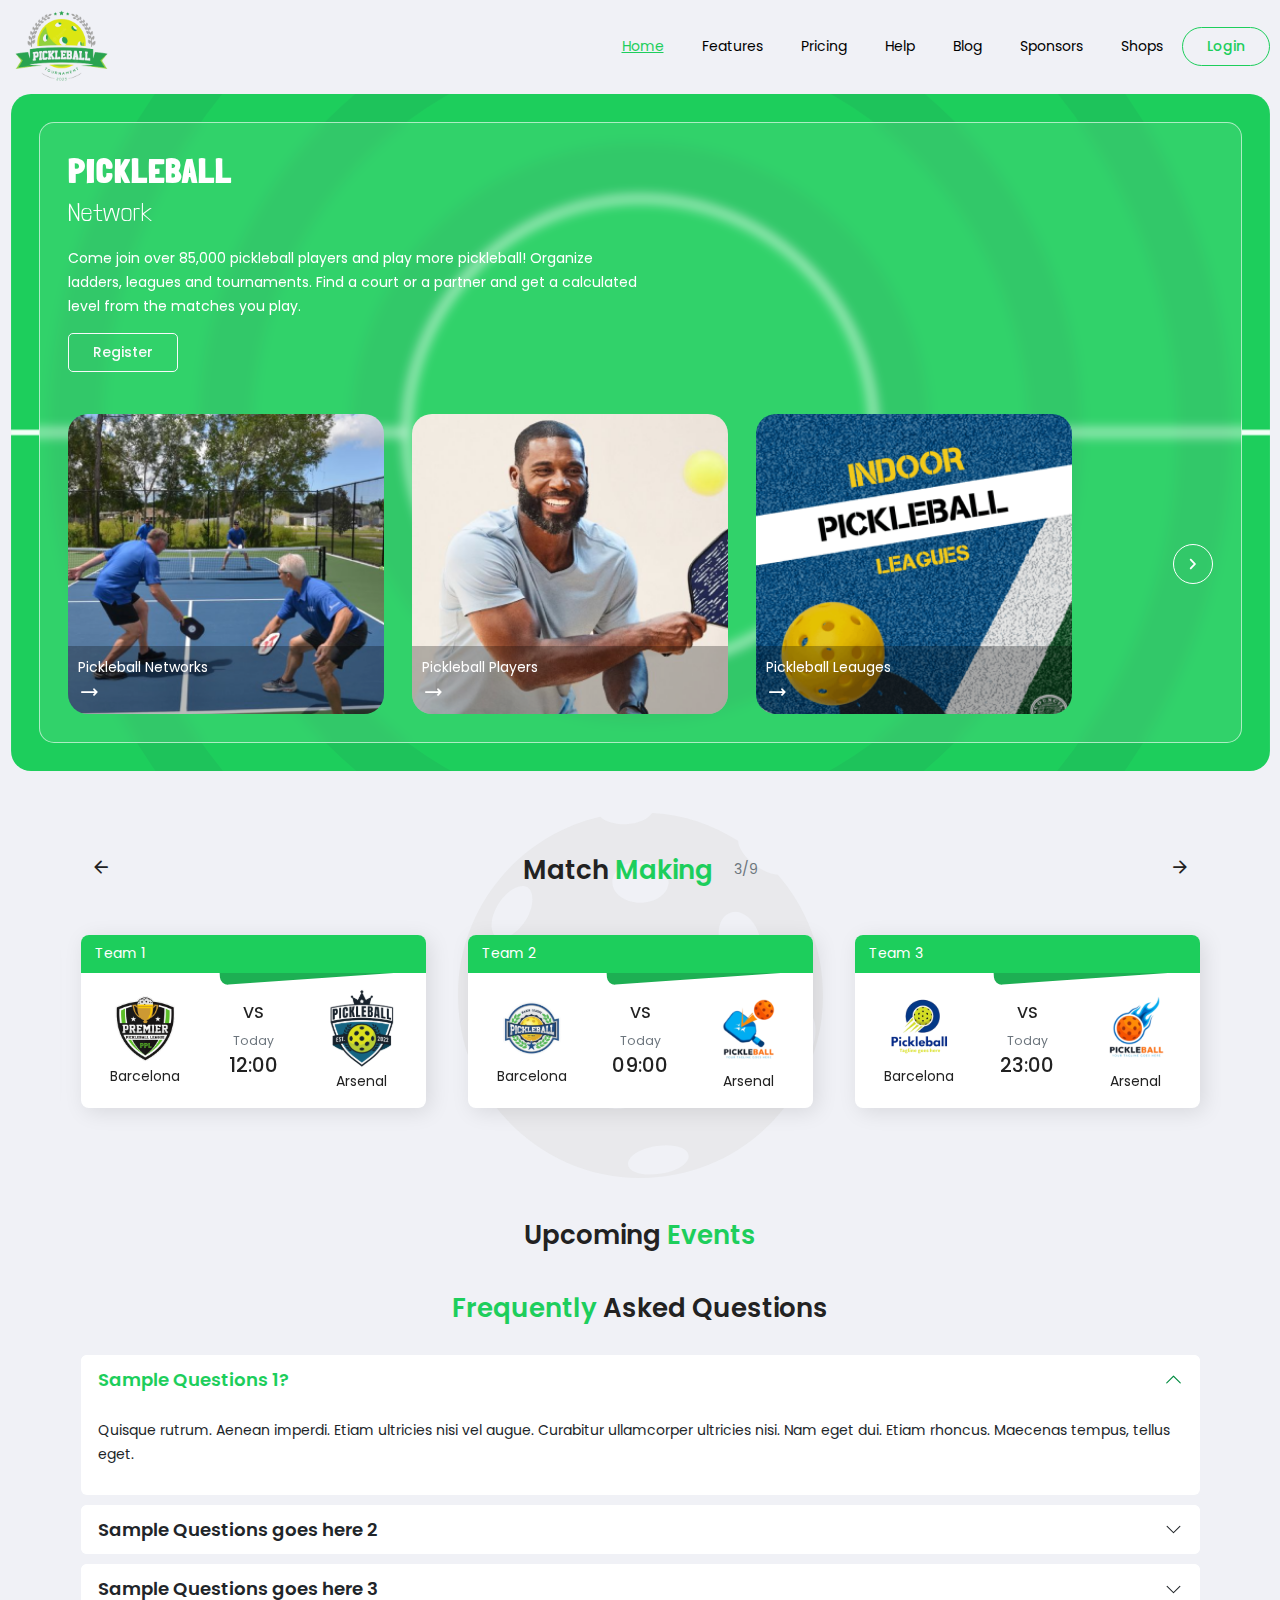
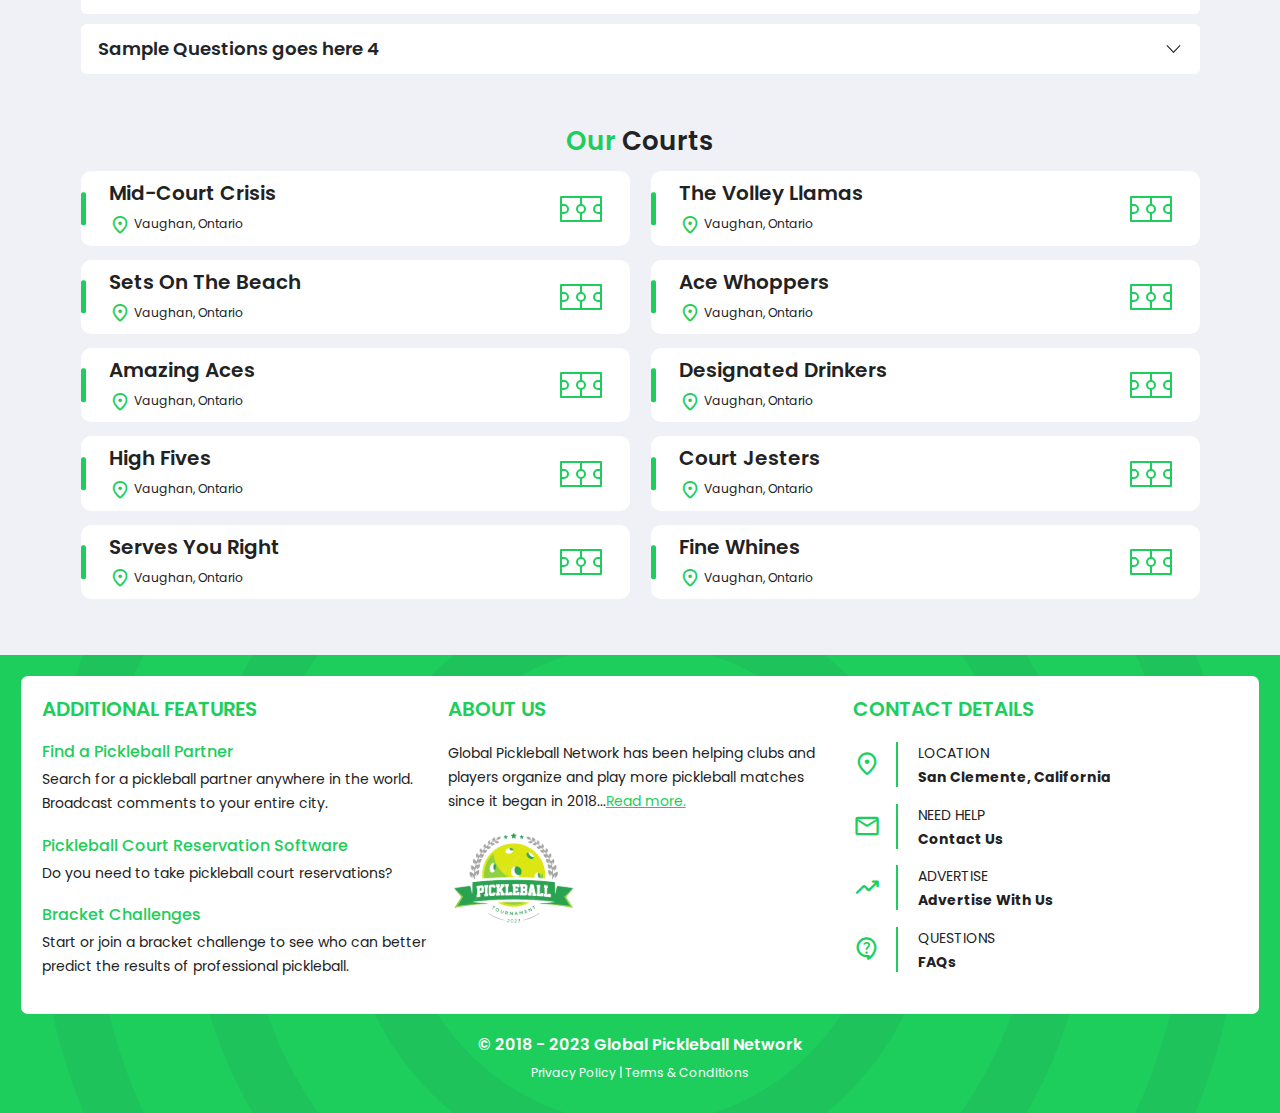
==== commit 7c67fe0e: "profile page" ====
--- a/index.html
+++ b/index.html
@@ -36,7 +36,7 @@
 						<img src="./img/icons/close.svg" alt="menu">
 					</button>
 					<ul type="none" class="d-flex flex-column flex-md-row align-center">
-						<li><a href="./" class="menu-link">Home</a></li>
+						<li><a href="./" class="menu-link active">Home</a></li>
 						<li><a href="#" class="menu-link">Features</a></li>
 						<li><a href="#" class="menu-link">Pricing</a></li>
 						<li><a href="#" class="menu-link">Help</a></li>
@@ -61,7 +61,7 @@
 					<h1 class="lonsol-900 mb-0">PICKLEBALL</h1>
 					<label class="lonsol-100 fs-3">Network</label>
 					<p class="my-3 w-100 w-md-50">Come join over 85,000 pickleball players and play more pickleball! Organize ladders, leagues and tournaments. Find a court or a partner and get a calculated level from the matches you play.</p>
-					<a href="./" class="btn btn-outline-light">Register</a>
+					<a href="./" class="btn btn-outline-light action-btn">Register</a>
 				</div>
 
 				<div class="slider-section mt-5">
@@ -228,212 +228,166 @@
 	</div>
 </section>
 
-<section class="wizard-section pb-5">
-	<div class="container">
-		
-		<h3 class="title text-center">Most Active <span class="text-primary"> Network</span></h3>
-
-		<div class="row mt-5">
-			<div class="col-md-6">
-				<div class="search-box">
-					<div class="input-group custom-style w-100 w-md-50">
-						<span class="material-symbols-rounded input-group-text">search</span>
-						<input type="text" class="form-control" id="searchlist" placeholder="Search">
-					</div>
-					<div class="team-list pt-3">
-						<ul>
-							<li class="d-flex align-center">
-								<div class="team-details me-auto flex-grow-1">
-									<h5 class="fw-600">Premier Pickleball PPL</h5>
-									<small><span class="material-symbols-rounded text-primary">location_on</span> Vaughan, Ontario</small>
-								</div>
-								<img src="./img/team-making/team-1-1.svg" alt="team" height="70">
-							</li>
-							<li class="d-flex align-center">
-								<div class="team-details me-auto flex-grow-1">
-									<h5 class="fw-600">FirePick Pickleball </h5>
-									<small><span class="material-symbols-rounded text-primary">location_on</span> Vaughan, Ontario</small>
-								</div>
-								<img src="./img/team-making/team-1-2.svg" alt="team" height="70">
-							</li>
-							<li class="d-flex align-center">
-								<div class="team-details me-auto flex-grow-1">
-									<h5 class="fw-600">PPL Premier Pickleball League</h5>
-									<small><span class="material-symbols-rounded text-primary">location_on</span> Vaughan, Ontario</small>
-								</div>
-								<img src="./img/team-making/team-2-1.svg" alt="team" height="70">
-							</li>
-							<li class="d-flex align-center">
-								<div class="team-details me-auto flex-grow-1">
-									<h5 class="fw-600">Premier Pickleball PPL</h5>
-									<small><span class="material-symbols-rounded text-primary">location_on</span> Vaughan, Ontario</small>
-								</div>
-								<img src="./img/team-making/team-2-2.svg" alt="team" height="70">
-							</li>
-							<li class="d-flex align-center">
-								<div class="team-details me-auto flex-grow-1">
-									<h5 class="fw-600">Major Pickleball League 2023 - 2024</h5>
-									<small><span class="material-symbols-rounded text-primary">location_on</span> Vaughan, Ontario</small>
-								</div>
-								<img src="./img/team-making/team-3-1.svg" alt="team" height="70">
-							</li>
-							<li class="d-flex align-center">
-								<div class="team-details me-auto flex-grow-1">
-									<h5 class="fw-600">PPL League Pickleball</h5>
-									<small><span class="material-symbols-rounded text-primary">location_on</span> Vaughan, Ontario</small>
-								</div>
-								<img src="./img/team-making/team-3-2.svg" alt="team" height="70">
-							</li>
-						</ul>
-					</div>
-				</div>
-			</div>
-			<div class="col-md-6">
-				<div class="network-wizard">
-					<div class="netwrk-dtls">
-						<h5 class="title">Create <span class="text-primary">Network</span></h5>
-						<p>Here you can create your own Network</p>
-					</div>
-
-					
-					<!-- wizard area -->
-
-
-		<div class="wrapper mt-4 bg-white rounded-4 p-4">
-            <form action="" id="wizard">
-                <h3></h3>
-                <section>
-					section 1
-					<div class="form-group">
-						<label for="wizNetName">Network Name<span class="text-danger">*</span></label>
-						<input type="text" class="form-control" id="wizNetName" />
-					</div>
-					<div class="form-group">
-						<label for="wizNetLoc">Network Location<span class="text-danger">*</span></label>
-						<input type="text" class="form-control" id="wizNetLoc" />
-					</div>
-					<div class="form-group">
-						<label for="wizNeburl">Website URL<span class="text-danger">*</span></label>
-						<input type="text" class="form-control" id="wizNeburl" />
-					</div>
-					<div class="form-group">
-						<label for="wizardDesc">Description</label>
-						<textarea name="desc" id="wizardDesc" class="form-control" rows="5"></textarea>
-					</div>
-				</section>
-                <h3></h3>
-                <section>
-					section 2
-					<div class="form-group">
-						<label for="wizNetName">Network Name<span class="text-danger">*</span></label>
-						<input type="text" class="form-control" id="wizNetName" />
-					</div>
-					<div class="form-group">
-						<label for="wizNetLoc">Network Location<span class="text-danger">*</span></label>
-						<input type="text" class="form-control" id="wizNetLoc" />
-					</div>
-					<div class="form-group">
-						<label for="wizNeburl">Website URL<span class="text-danger">*</span></label>
-						<input type="text" class="form-control" id="wizNeburl" />
-					</div>
-					<div class="form-group">
-						<label for="wizardDesc">Description</label>
-						<textarea name="desc" id="wizardDesc" class="form-control" rows="5"></textarea>
-					</div>
-				</section>
-                <h3></h3>
-                <section>
-					section 3
-					<div class="form-group">
-						<label for="wizNetName">Network Name<span class="text-danger">*</span></label>
-						<input type="text" class="form-control" id="wizNetName" />
-					</div>
-					<div class="form-group">
-						<label for="wizNetLoc">Network Location<span class="text-danger">*</span></label>
-						<input type="text" class="form-control" id="wizNetLoc" />
-					</div>
-					<div class="form-group">
-						<label for="wizNeburl">Website URL<span class="text-danger">*</span></label>
-						<input type="text" class="form-control" id="wizNeburl" />
-					</div>
-					<div class="form-group">
-						<label for="wizardDesc">Description</label>
-						<textarea name="desc" id="wizardDesc" class="form-control" rows="5"></textarea>
-					</div>
-				</section>
-                <h3></h3>
-                <section>
-					section 4
-					<div class="form-group">
-						<label for="wizNetName">Network Name<span class="text-danger">*</span></label>
-						<input type="text" class="form-control" id="wizNetName" />
-					</div>
-					<div class="form-group">
-						<label for="wizNetLoc">Network Location<span class="text-danger">*</span></label>
-						<input type="text" class="form-control" id="wizNetLoc" />
-					</div>
-					<div class="form-group">
-						<label for="wizNeburl">Website URL<span class="text-danger">*</span></label>
-						<input type="text" class="form-control" id="wizNeburl" />
-					</div>
-					<div class="form-group">
-						<label for="wizardDesc">Description</label>
-						<textarea name="desc" id="wizardDesc" class="form-control" rows="5"></textarea>
-					</div>
-				</section>
-                <h3></h3>
-                <section>
-					section 5
-					<div class="form-group">
-						<label for="wizNetName">Network Name<span class="text-danger">*</span></label>
-						<input type="text" class="form-control" id="wizNetName" />
-					</div>
-					<div class="form-group">
-						<label for="wizNetLoc">Network Location<span class="text-danger">*</span></label>
-						<input type="text" class="form-control" id="wizNetLoc" />
-					</div>
-					<div class="form-group">
-						<label for="wizNeburl">Website URL<span class="text-danger">*</span></label>
-						<input type="text" class="form-control" id="wizNeburl" />
-					</div>
-					<div class="form-group">
-						<label for="wizardDesc">Description</label>
-						<textarea name="desc" id="wizardDesc" class="form-control" rows="5"></textarea>
-					</div>
-				</section>
-                <h3></h3>
-                <section>
-					section 6
-					<div class="form-group">
-						<label for="wizNetName">Network Name<span class="text-danger">*</span></label>
-						<input type="text" class="form-control" id="wizNetName" />
-					</div>
-					<div class="form-group">
-						<label for="wizNetLoc">Network Location<span class="text-danger">*</span></label>
-						<input type="text" class="form-control" id="wizNetLoc" />
-					</div>
-					<div class="form-group">
-						<label for="wizNeburl">Website URL<span class="text-danger">*</span></label>
-						<input type="text" class="form-control" id="wizNeburl" />
-					</div>
-					<div class="form-group">
-						<label for="wizardDesc">Description</label>
-						<textarea name="desc" id="wizardDesc" class="form-control" rows="5"></textarea>
-					</div>
-				</section>
-            </form>
-		</div>
-
-
-
-
-					<!--  -->
-					
-				</div>
-			</div>
-		</div>
+
+<section class="events-section pb-5">
+	<div class="container">	
+		<h3 class="title text-center">Upcoming <span class="text-primary"> Events</span></h3>
 	</div>
 </section>
+
+<section class="faq-section pb-5">
+	<div class="container">	
+		<h3 class="title text-center"><span class="text-primary"> Frequently </span> Asked Questions</h3>
+
+		<div class="accordion pt-4" id="faqAccordion">
+			<div class="accordion-item">
+				<h2 class="accordion-header">
+					<button class="accordion-button" type="button" data-bs-toggle="collapse" data-bs-target="#quiz1">Sample Questions 1?</button>
+				</h2>
+				<div id="quiz1" class="accordion-collapse collapse show" data-bs-parent="#faqAccordion">
+					<div class="accordion-body">
+						<p>Quisque rutrum. Aenean imperdi. Etiam ultricies nisi vel augue. Curabitur ullamcorper ultricies nisi. Nam eget dui. Etiam rhoncus. Maecenas tempus, tellus eget.</p> 
+					</div>
+				</div>
+			</div>
+			<div class="accordion-item">
+				<h2 class="accordion-header">
+					<button class="accordion-button collapsed" type="button" data-bs-toggle="collapse" data-bs-target="#quiz2">Sample Questions goes here 2</button>
+				</h2>
+				<div id="quiz2" class="accordion-collapse collapse" data-bs-parent="#faqAccordion">
+					<div class="accordion-body">
+						<p>Quisque rutrum. Aenean imperdi. Etiam ultricies nisi vel augue. Curabitur ullamcorper ultricies nisi. Nam eget dui. Etiam rhoncus. Maecenas tempus, tellus eget.</p> 
+					</div>
+				</div>
+			</div>
+			<div class="accordion-item">
+				<h2 class="accordion-header">
+					<button class="accordion-button collapsed" type="button" data-bs-toggle="collapse" data-bs-target="#quiz3">Sample Questions goes here 3</button>
+				</h2>
+				<div id="quiz3" class="accordion-collapse collapse" data-bs-parent="#faqAccordion">
+					<div class="accordion-body">
+						<p>Quisque rutrum. Aenean imperdi. Etiam ultricies nisi vel augue. Curabitur ullamcorper ultricies nisi. Nam eget dui. Etiam rhoncus. Maecenas tempus, tellus eget.</p> 
+					</div>
+				</div>
+			</div>
+			<div class="accordion-item">
+				<h2 class="accordion-header">
+					<button class="accordion-button collapsed" type="button" data-bs-toggle="collapse" data-bs-target="#quiz4">Sample Questions goes here 4</button>
+				</h2>
+				<div id="quiz4" class="accordion-collapse collapse" data-bs-parent="#faqAccordion">
+					<div class="accordion-body">
+						<p>Quisque rutrum. Aenean imperdi. Etiam ultricies nisi vel augue. Curabitur ullamcorper ultricies nisi. Nam eget dui. Etiam rhoncus. Maecenas tempus, tellus eget.</p> 
+					</div>
+				</div>
+			</div>
+		</div>
+
+	</div>
+</section>
+
+<section class="court-section pb-5">
+	<div class="container">	
+		<h3 class="title text-center"><span class="text-primary"> Our </span> Courts</h3>
+	</div>
+	
+	<div class="container team-list pt-3">
+		<ul class="row">
+			<div class="col-lg-6">
+				<li class="d-flex align-center">
+					<div class="team-details me-auto flex-grow-1">
+						<h5 class="fw-600">Mid-Court Crisis</h5>
+						<small><span class="material-symbols-rounded text-primary">location_on</span> Vaughan, Ontario</small>
+					</div>
+					<img src="./img/icons/ticket.svg" alt="team">
+				</li>
+			</div>
+			<div class="col-lg-6">
+				<li class="d-flex align-center">
+					<div class="team-details me-auto flex-grow-1">
+						<h5 class="fw-600">The Volley Llamas</h5>
+						<small><span class="material-symbols-rounded text-primary">location_on</span> Vaughan, Ontario</small>
+					</div>
+					<img src="./img/icons/ticket.svg" alt="team">
+				</li>
+			</div>
+			<div class="col-lg-6">
+				<li class="d-flex align-center">
+					<div class="team-details me-auto flex-grow-1">
+						<h5 class="fw-600">Sets On The Beach</h5>
+						<small><span class="material-symbols-rounded text-primary">location_on</span> Vaughan, Ontario</small>
+					</div>
+					<img src="./img/icons/ticket.svg" alt="team">
+				</li>
+			</div>
+			<div class="col-lg-6">
+				<li class="d-flex align-center">
+					<div class="team-details me-auto flex-grow-1">
+						<h5 class="fw-600">Ace Whoppers</h5>
+						<small><span class="material-symbols-rounded text-primary">location_on</span> Vaughan, Ontario</small>
+					</div>
+					<img src="./img/icons/ticket.svg" alt="team">
+				</li>
+			</div>
+			<div class="col-lg-6">
+				<li class="d-flex align-center">
+					<div class="team-details me-auto flex-grow-1">
+						<h5 class="fw-600">Amazing Aces</h5>
+						<small><span class="material-symbols-rounded text-primary">location_on</span> Vaughan, Ontario</small>
+					</div>
+					<img src="./img/icons/ticket.svg" alt="team">
+				</li>
+			</div>
+			<div class="col-lg-6">
+				<li class="d-flex align-center">
+					<div class="team-details me-auto flex-grow-1">
+						<h5 class="fw-600">Designated Drinkers</h5>
+						<small><span class="material-symbols-rounded text-primary">location_on</span> Vaughan, Ontario</small>
+					</div>
+					<img src="./img/icons/ticket.svg" alt="team">
+				</li>
+			</div>
+			<div class="col-lg-6">
+				<li class="d-flex align-center">
+					<div class="team-details me-auto flex-grow-1">
+						<h5 class="fw-600">High Fives</h5>
+						<small><span class="material-symbols-rounded text-primary">location_on</span> Vaughan, Ontario</small>
+					</div>
+					<img src="./img/icons/ticket.svg" alt="team">
+				</li>
+			</div>
+			<div class="col-lg-6">
+				<li class="d-flex align-center">
+					<div class="team-details me-auto flex-grow-1">
+						<h5 class="fw-600">Court Jesters</h5>
+						<small><span class="material-symbols-rounded text-primary">location_on</span> Vaughan, Ontario</small>
+					</div>
+					<img src="./img/icons/ticket.svg" alt="team">
+				</li>
+			</div>
+			<div class="col-lg-6">
+				<li class="d-flex align-center">
+					<div class="team-details me-auto flex-grow-1">
+						<h5 class="fw-600">Serves You Right</h5>
+						<small><span class="material-symbols-rounded text-primary">location_on</span> Vaughan, Ontario</small>
+					</div>
+					<img src="./img/icons/ticket.svg" alt="team">
+				</li>
+			</div>
+			<div class="col-lg-6">
+				<li class="d-flex align-center">
+					<div class="team-details me-auto flex-grow-1">
+						<h5 class="fw-600">Fine Whines</h5>
+						<small><span class="material-symbols-rounded text-primary">location_on</span> Vaughan, Ontario</small>
+					</div>
+					<img src="./img/icons/ticket.svg" alt="team">
+				</li>
+			</div>
+		</ul>
+	</div>
+
+</section>
+
+
 
 </main>
 
@@ -498,7 +452,6 @@
 <script src="./js/jquery-2.2.0.min.js"></script>
 <script src="./js/bootstrap.bundle.min.js"></script>
 <script src="./js/slick.min.js"></script>
-<script src="./js/jquery.steps.js"></script>
 <script src="./js/custom.js"></script>
 
 
--- a/css/style.css
+++ b/css/style.css
@@ -25,13 +25,21 @@
     color: #fff;
 }
 
+::placeholder{
+    font-size: 0.9rem;
+    font-weight: 300;
+}
+
 .title{
     font-weight: 600;
     margin-bottom: 0;
 }
+.subtitle{
+    font-weight: 600;
+}
 .form-control{
     border-color: #D9D9D9;
-    border-radius: 6px;
+    border-radius: 4px;
 }
 .form-control::placeholder{
     color: #bbb;
@@ -68,6 +76,28 @@
 }
 .material-symbols-rounded{
     vertical-align: middle;
+    font-size: 22px;
+}
+
+.line-clamp {
+    display: -webkit-box !important;
+    -webkit-box-orient: vertical;
+    text-overflow: ellipsis;
+    overflow: hidden;
+}
+
+.line-clamp-1 {
+    -webkit-line-clamp: 1;
+}
+.line-clamp-2 {
+    -webkit-line-clamp: 2;
+}
+.line-clamp-3 {
+    -webkit-line-clamp: 3;
+}
+
+.button, button, button:focus{
+    box-shadow: none !important;
 }
 
 body, html{
@@ -142,16 +172,41 @@
     justify-content: space-between;
 }
 
-
-.btn{
+.form-check-input:focus{
+    border-color: #8af6b0;
+    box-shadow: 0 0 0 0.25rem rgb(17 226 95 / 17%);
+}
+.form-check-input:checked {
+    background-color: var(--primary);
+    border-color: var(--primary);
+}
+
+.no-afbef::after, .no-afbef::before{
+    display: none;
+    content: '';
+}
+
+.btn.btn-sm:not(.no-style){
+    padding: 5px 15px;
+    font-size: 13px;
+}
+.btn:not(.no-style){
     padding: 8px 24px;
+    font-weight: 500;
     border-radius: 50px;
     transition: all ease-in-out .1s;
 }
+.btn.action-btn{
+    border-radius: 5px;
+}
+
 .btn:active{
     transform: scale(0.96);
 }
 
+.progress-bar{
+    --bs-progress-bar-bg: var(--primary);
+}
 
 .btn-outline-primary{
     --bs-btn-color: var(--primary);
@@ -164,6 +219,17 @@
     --bs-btn-disabled-border-color: var(--primary);
 }
 
+.btn-primary{
+    --bs-btn-bg: var(--primary);
+    --bs-btn-border-color: var(--primary);
+    --bs-btn-hover-bg: var(--primary);
+    --bs-btn-hover-border-color: var(--primary);
+    --bs-btn-active-bg: var(--primary);
+    --bs-btn-active-border-color: var(--primary);
+    --bs-btn-disabled-bg: var(--primary);
+    --bs-btn-disabled-border-color: var(--primary);
+}
+
 .icon-btn{
     border: 0;
     padding: 5px;
@@ -198,13 +264,34 @@
 
 
 
-
-
-
-
-
-
-
+.accordion.accordion-primary .accordion-item{
+    border: 0;
+	margin-block: 10px;
+	border-radius: 6px;
+    overflow: hidden;
+    margin-bottom: 2rem;
+}
+
+.accordion.accordion-primary .accordion-button{
+    font-weight: 600;
+    font-size: 1.2rem;
+    color: #333;
+    padding-block: 0.8rem;
+}
+
+.accordion.accordion-primary .accordion-button:not(.collapsed){
+    background-color: var(--primary);
+    color: #fff;
+}
+
+.accordion.accordion-primary .accordion-button:not(.collapsed):after {
+    filter: brightness(100);
+}
+
+
+.form-label {
+    margin-bottom: 0.3rem;
+}
 
 
 @media (max-width: 991px) {
@@ -219,4 +306,16 @@
     .w-md-50{
         width: 50% !important;
     }
-}+    .w-md-75{
+        width: 75% !important;
+    }
+}
+
+@media (max-width: 767px) {
+    .title {
+        font-size: 1.5rem;
+    }
+    .btn:not(.no-style){
+        padding: 8px 16px;
+    }
+}
--- a/css/custom.css
+++ b/css/custom.css
@@ -6,7 +6,7 @@
 	padding: 1rem;
     margin-inline: 5px;
 }
-header nav a:hover{
+header nav a:hover, header nav a.active{
 	color: var(--primary);
 	text-decoration: underline;
 }
@@ -22,11 +22,39 @@
 }
 .form-group{
 	margin-bottom: 10px;
+	position: relative;
 }
 .form-group label{
-	color: #111;
-	margin-bottom: 5px;
-}
+	color: #666;
+	margin-bottom: 2px;
+}
+.backFilter .dropdown-menu{
+	padding: 1rem;
+	padding-top: 20px;
+}
+.backFilter .form-group{
+	margin-bottom: 1.5rem;
+}
+.backFilter .form-group .form-control{
+	height: 35px;
+}
+.backFilter .form-group label{
+	position: absolute;
+	top: -10px;
+	left: 10px;
+	color: var(--primary);
+	font-size: 13px;
+	background-color: #fff;
+	padding-inline: 5px;
+	margin: 0;
+}
+
+.backFilter .form-group label span{
+	font-size: 18px;
+}
+
+
+
 .login-section h1, .register-section h1{
 	font-size: 45px;
 }
@@ -50,6 +78,10 @@
     border-radius: 15px;
     background-color: #ffffff17;
     backdrop-filter: blur(6px);
+	height: 100%;
+    display: flex;
+    flex-direction: column;
+    justify-content: center;
 }
 
 
@@ -90,6 +122,9 @@
 
 .slick-slide img{
 	width: 100%;
+	max-height: 300px;
+    object-fit: cover;
+    object-position: center;
 }
 
 
@@ -113,42 +148,46 @@
 	box-shadow: 4px 4px 21px 0px rgba(0, 0, 0, 0.10);
 }
 
-#matchMakingSlider .card .card-header{
+.banner-card .card{
+	max-width: 400px;
+}
+
+#matchMakingSlider .card .card-header, .banner-card .card .card-header{
 	background-color: var(--primary);
 	color: #fff;
 	border: 0;
-}
-#matchMakingSlider .card .card-body{
+	z-index: 1;
+}
+#matchMakingSlider .card .card-body, .banner-card .card .card-body{
 	padding: 1rem;
 }
-#matchMakingSlider .card .card-body :is(.left-team, .right-team){
+#matchMakingSlider .card .card-body :is(.left-team, .right-team), .banner-card .card .card-body :is(.left-team, .right-team){
 	width: 100px;
 }
 
-#matchMakingSlider .card .card-body img{
+#matchMakingSlider .card .card-body img, .banner-card .card .card-body img{
 	max-width: 70px;
 	margin: auto;
 }
 
-#matchMakingSlider .card, #matchMakingSlider .card .card-header{
+#matchMakingSlider .card, .banner-card .card{
 	border-radius: 8px;
 	position: relative;
-}
-#matchMakingSlider .card .card-header:after{
-    width: 60%;
-    height: 100%;
+	overflow: hidden;
+}
+#matchMakingSlider .card:after, .banner-card .card:after{
+	width: 60%;
+    height: 35px;
     border-radius: 8px;
     content: '';
     clear: both;
     display: block;
     background-color: #1DAF53;
     position: absolute;
-    top: 6px;
-    right: 3px;
-    transform: rotate(-3.293deg);
-    /* transform: skew(10deg, 10deg); */
+    top: 8px;
+    right: 0px;
+    transform: rotate(-4deg);
     z-index: 0;
-	mix-blend-mode: lighten;
 }
 
 
@@ -164,19 +203,16 @@
 
 
 
-.machmake-section {
-	background: url('../img/match-macking-bg.svg');
-    background-repeat: no-repeat;
-    background-position: center;
-	background-size: contain;
+.machmake-section, .createtour-section {
+	background: url('../img/match-macking-bg.svg') no-repeat center/contain;
 }
 
 .team-list ul li{
 	background-color: #fff;
-	border-radius: 12px;
+	border-radius: 10px;
 	position: relative;
 	padding: 0.7rem 2rem;
-	margin-top: 1rem;
+	margin-bottom: 1rem;
 }
 .team-list ul li::before{
 	position: absolute;
@@ -195,6 +231,35 @@
 /* wizard */
 
 /* wizard end */
+
+
+
+.tournament-banner .carousel-inner{
+	border-radius: 10px;
+}
+.tournament-banner .inner-banner{
+    padding: 8vw 5vw;
+    position: relative;
+    z-index: 9;
+    background-color: #082e1555;
+}
+
+.tournament-banner .carousel-item img{
+	height: 100%;
+	width: 100%;
+	object-fit: cover;
+	object-position: center;
+}
+.tournament-banner .carousel-item{
+	position: absolute;
+    top: 0;
+	left: 0;
+    z-index: -1;
+    height: 100%;
+	width: 100%;
+}
+
+
 
 footer {
 	background: url('../img/footer-bg.svg');
@@ -349,12 +414,268 @@
 
 
 
+/* search-group */
+/* .search-group{
+	padding: 10px 20px;
+    background: #fff;
+    border-radius: 50px;
+}
+
+.search-group .btn-group button.blr {
+    border-radius: 50px 0px 0px 50px;
+}
+.search-group .btn-group button.brr {
+    border-radius: 00px 50px 50px 0px;
+}
+
+.search-group:has(> #searchPlayers:focus){
+	box-shadow: 4px 4px 20px 0px #00000026;
+} */
+
+.btn.back-btn{
+	color: #222;
+	font-size: 18px;
+	padding: 0;
+	text-decoration: none;
+}
+.back-btn:hover, .back-btn:active, .back-btn:focus{
+	color: var(--primary);
+}
+
+
+.player-cards .player-img img{
+	object-fit: cover;
+    object-position: center;
+}
+.player-cards .player-details p{
+	font-size: 12px;
+	margin-bottom: 10px;
+	color: #6A6A6A;
+    display: -webkit-box !important;
+    -webkit-box-orient: vertical;
+    text-overflow: ellipsis;
+    overflow: hidden;
+    -webkit-line-clamp: 2;
+}
+
+
+.history-section{
+	background: url('../img/history-bg.svg');
+	background-size: cover;
+	background-repeat: no-repeat;
+	background-position: center;
+	padding: 3rem 0;
+}
+
+
+/* createtour-section */
+.tour-tab{
+    border-radius: 5px 5px 0 0;
+    background-color: var(--primary);
+    color: #fff;
+    margin: 0;
+    margin-right: auto;
+    padding: 5px 12px;
+    font-size: 1rem;
+	display: inline-block;
+}
+.tour-tab .badge{
+    height: 20px;
+    width: 20px;
+    text-align: center;
+    line-height: 20px;
+    border-radius: 50px;
+    color: var(--primary);
+    vertical-align: middle;
+	background-color: #fff;
+}
+.createtour-section .tour-details{
+	height: 100%;
+}
+.createtour-section .tour-details .card{
+	height: calc(100% - 30px);
+}
+.match-notes{
+	background-color: #e2ffed;
+}
+
+/* end  createtour-section */
+
+
+#faqAccordion .accordion-item{
+	border: 0;
+	margin-block: 10px;
+	border-radius: 6px;
+    overflow: hidden;
+}
+#faqAccordion .accordion-header .accordion-button{
+	background: #fff !important;
+	font-weight: 600;
+	font-size: 1.3rem;
+}
+
+#faqAccordion .accordion-header .accordion-button:not(.collapsed){
+	color: var(--primary);
+}
+#faqAccordion .accordion-header .accordion-button:not(.collapsed):after{
+	filter: hue-rotate(-70deg);
+}
+
+.searchbox {
+	--width: 25px;
+}
+
+.searchbox .material-symbols-rounded{
+	padding: 0;
+    background: no-repeat;
+    border: 0;
+    position: absolute;
+    top: 50%;
+    transform: translateY(-50%);
+    left: 3px;
+	width: var(--width);
+    z-index: 9;
+	color: #888;
+	font-size: 20px;
+}
+.searchbox input{
+	border-radius: 5px !important;
+	padding-left: calc(var(--width) + 5px);
+}
+
+
+
+.primary-card{
+	padding: 1rem;
+	border: 1px solid var(--primary);
+	border-radius: 6px;
+}
+
+.tour-tab + .primary-card, .tour-tab + div :is(.primary-card){
+	border-top-left-radius: 0px;
+}
+
+.point-number li{
+	width: 30px;
+}
+.points-input input.form-control{
+    width: 30px;
+    height: 30px;
+    border-radius: 4px;
+    padding: 0;
+    text-align: center;
+    font-weight: 600;
+}
+
+.team-point > li:first-child{
+	padding-top: 8px;
+}
+
+.team-point > li:not(:last-child){
+	padding-bottom: 12px;
+	margin-bottom: 12px;
+	border-bottom: 1px solid #ddd;
+}
+
+
+
+
+.win-ad {
+	background: url('../img/win-bg.svg') no-repeat center/cover;
+}
+
+.win-ad button:not(:hover){
+	background-color: #fff;
+}
+
+.team-card .team-list:not(:last-child){
+	padding-bottom: 8px;
+	margin-bottom: 8px;
+	border-bottom: 1px solid #ddd;
+}
+
+
+
+/* profile-card */
+.profile-card .primary-card{
+	width: min(400px, 100%);
+	background-color: #fff;
+	margin: 0 auto 2rem;
+}
+
+.profile-card .player-img{
+    border-radius: 50%;
+    max-width: 100px;
+    margin: 5px 10px;
+    overflow: hidden;
+	position: relative;
+    border: 3px solid var(--primary);
+    flex-shrink: 0;
+    box-shadow: 0px 0px 0px 5px #1DCE5C33, 0px 0px 0px 10px #1DCE5C1A;
+}
+.profile-card .player-img .uploadImg{
+	position: absolute;
+    width: 100%;
+    height: 100%;
+    font-size: 11px;
+    background: #00000094;
+    color: #fff;
+    padding-top: 18px;
+}
+
+
+.profile-section {
+	background: url(../img/PICKLEBALL.svg) no-repeat center 150px/70% fixed;
+}
+
+.profile-details :is(input, select) {
+	font-weight: 600;
+	transition: all linear 0.2s;
+}
+
+#profilePic{
+	position: absolute;
+    top: 0;
+    left: 0;
+    height: 100%;
+    width: 100%;
+    opacity: 0;
+}
+
+.editMode .uploadImg, .editMode #discardBtn, .editMode #saveBtn{
+	display: none;
+}
+
+#editBtn{
+	display: none;
+}
+
+.editMode #editBtn{
+	display: block;
+}
+.editMode .gen-info :is(input, select){
+	padding: 0;
+    border: 0;
+	background: transparent;
+	pointer-events: none;
+}
+
+
+
+
 
 /* Responsive */
 
 @media (max-width: 991px) {
 	header nav a {
 		padding-inline: 10px;
+	}
+	
+	.login-section h1, .register-section h1{
+		font-size: 38px;
+	}
+	.home-banner, .home-banner .inner-banner{
+		padding: 1rem;
 	}
 }
 
@@ -386,5 +707,10 @@
 	.nav-section.active{
 		left: 0;
 	}
-}
-
+		
+	.profile-section {
+		background-size: 90%;
+	}
+
+}
+
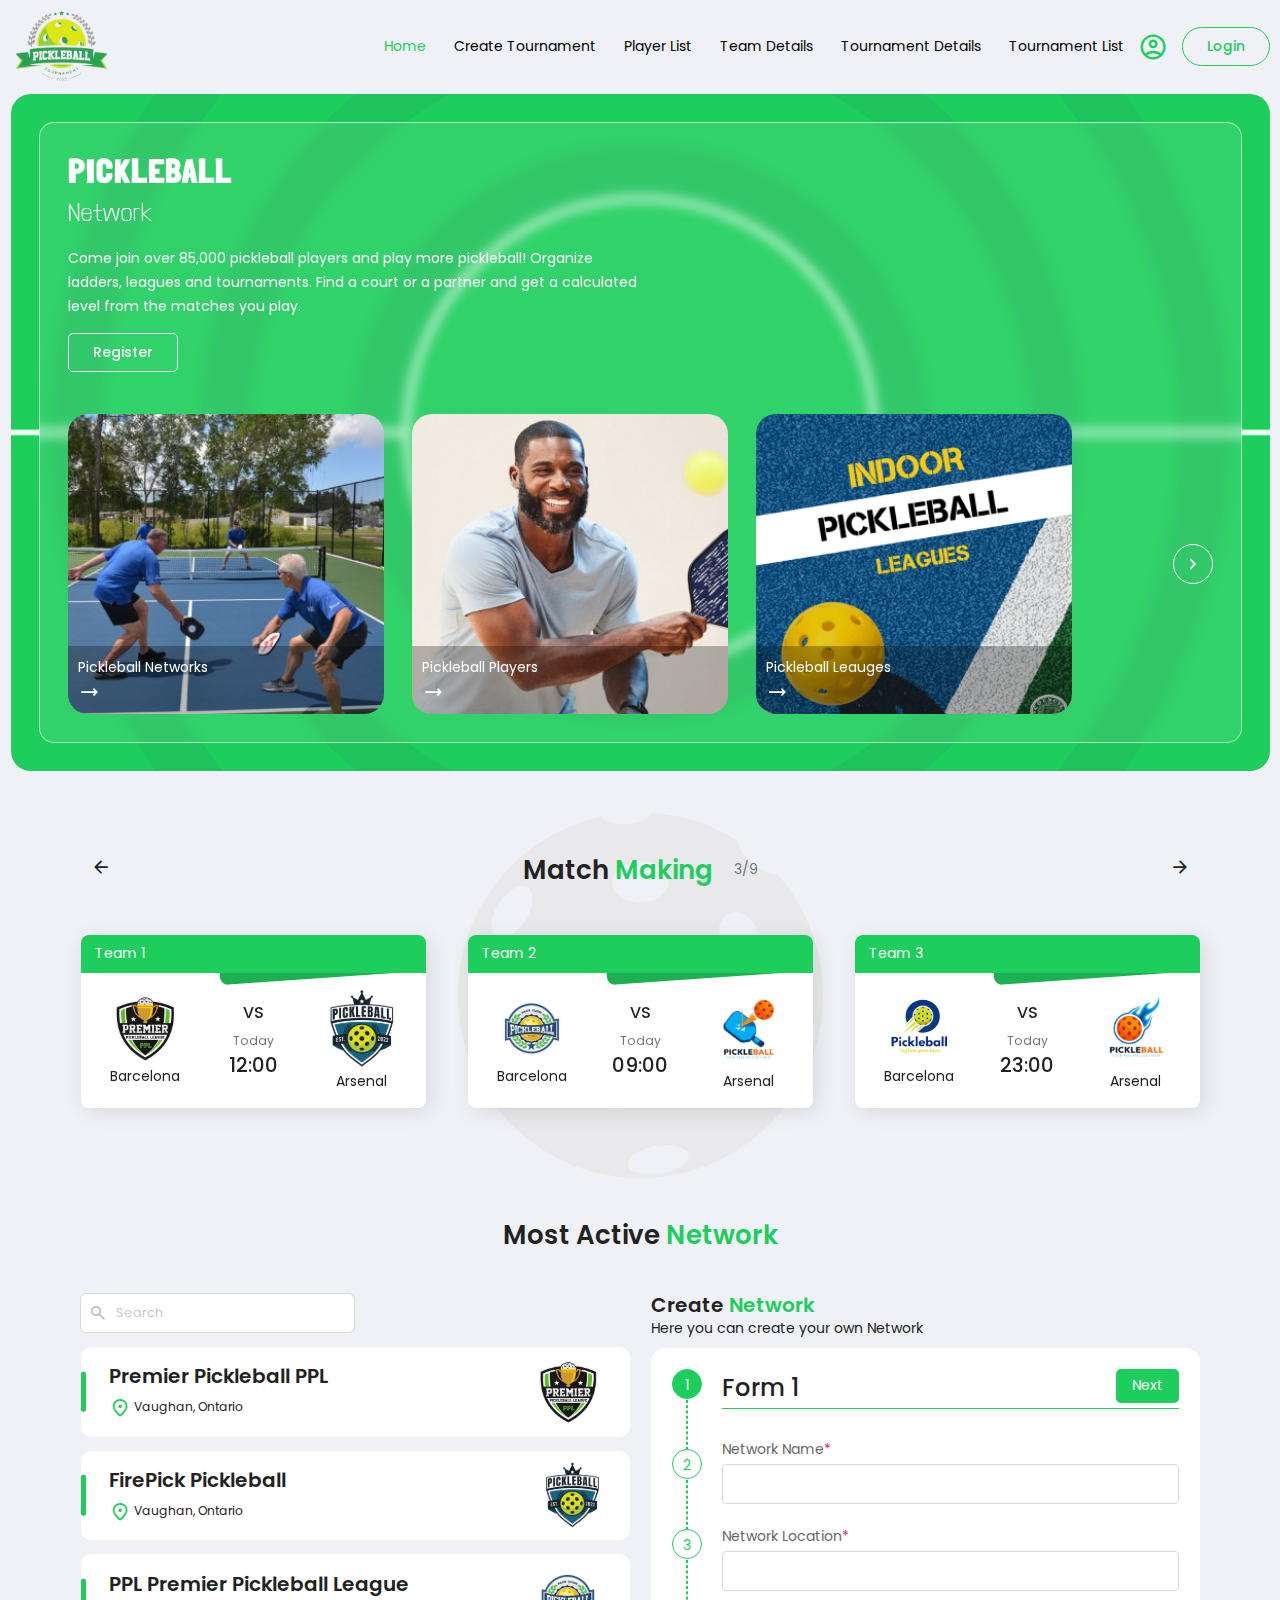
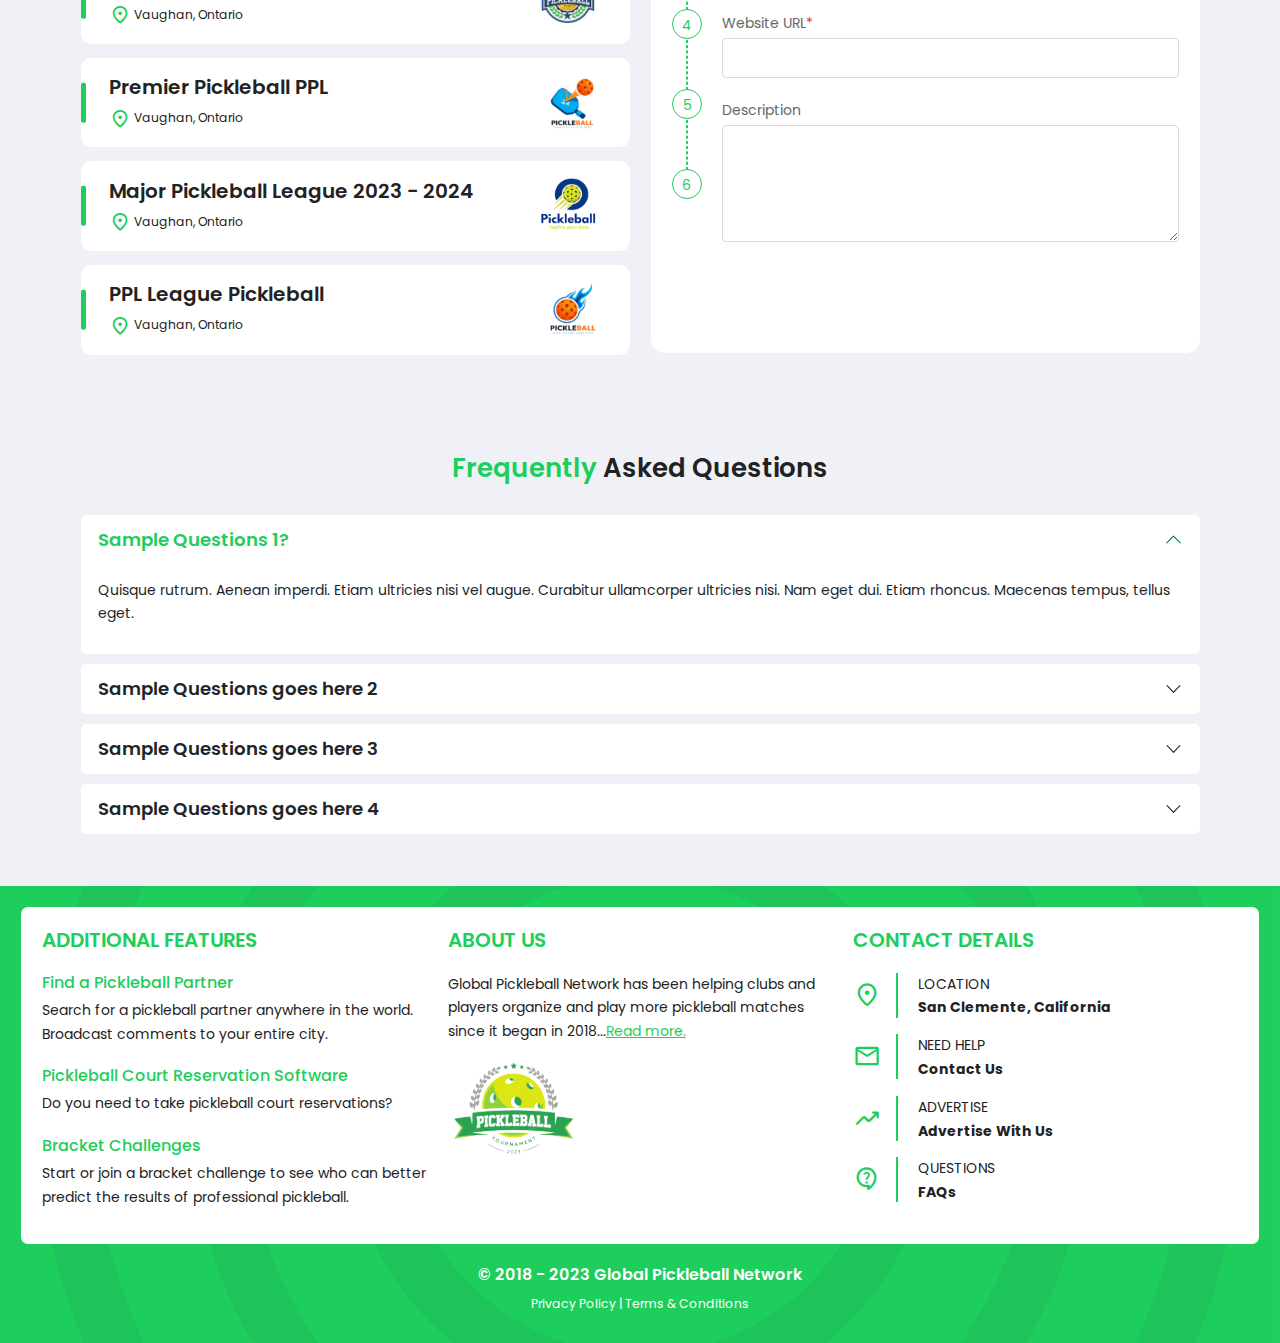
==== commit 1f2bc466: "Pickleball changes" ====
--- a/index.html
+++ b/index.html
@@ -22,30 +22,31 @@
 <header>
 	<div class="container-fluid">
 		<div class="header-section d-flex py-2 align-center justify-between">
-			<div class="head-logo mx-auto ms-md-0 me-md-auto order-2 order-md-1">
+			
+			<button type="button" class="icon-btn mob-menu d-lg-none" id="navMenu">
+				<img src="./img/icons/menu.svg" alt="menu">
+			</button>
+			<div class="head-logo mx-auto ms-lg-0 me-lg-auto">
 				<a href="./" class="d-inline-block">
 					<img src="./img/pickleball-logo.svg" alt="logo" width="100">
 				</a>
 			</div>
-			<nav class="head-nav order-1 order-md-2">
-				<button type="button" class="icon-btn mob-menu d-md-none" id="navMenu">
-					<img src="./img/icons/menu.svg" alt="menu">
-				</button>
+			<nav class="head-nav">
 				<div id="navSection" class="nav-section">
-					<button type="button" class="icon-btn mob-close d-md-none close-btn" id="navClose">
+					<button type="button" class="icon-btn mob-close d-lg-none close-btn" id="navClose">
 						<img src="./img/icons/close.svg" alt="menu">
 					</button>
-					<ul type="none" class="d-flex flex-column flex-md-row align-center">
+					<ul type="none" class="d-flex flex-column flex-lg-row align-center">
 						<li><a href="./" class="menu-link active">Home</a></li>
-						<li><a href="#" class="menu-link">Features</a></li>
-						<li><a href="#" class="menu-link">Pricing</a></li>
-						<li><a href="#" class="menu-link">Help</a></li>
-						<li><a href="#" class="menu-link">Blog</a></li>
-						<li><a href="#" class="menu-link">Sponsors</a></li>
-						<li><a href="#" class="menu-link">Shops</a></li>
+						<li><a href="./create-tournament.html" class="menu-link">Create Tournament</a></li>
+						<li><a href="./playerlist.html" class="menu-link">Player List</a></li>
+						<li><a href="./team-details.html" class="menu-link">Team Details</a></li>
+						<li><a href="./tournament-details.html" class="menu-link">Tournament Details</a></li>
+						<li><a href="./tournament-list.html" class="menu-link">Tournament List</a></li>
 					</ul>
 				</div>
 			</nav>
+			<a href="./profile.html" class="menu-link me-3 text-primary profile-icon"><span class="material-symbols-rounded"> account_circle </span></a>
 			<a href="./login.html" class="btn btn-outline-primary login-btn order-3"> Login </a>
 		</div>
 	</div>
@@ -61,7 +62,7 @@
 					<h1 class="lonsol-900 mb-0">PICKLEBALL</h1>
 					<label class="lonsol-100 fs-3">Network</label>
 					<p class="my-3 w-100 w-md-50">Come join over 85,000 pickleball players and play more pickleball! Organize ladders, leagues and tournaments. Find a court or a partner and get a calculated level from the matches you play.</p>
-					<a href="./" class="btn btn-outline-light action-btn">Register</a>
+					<a href="./register.html" class="btn btn-outline-light action-btn">Register</a>
 				</div>
 
 				<div class="slider-section mt-5">
@@ -228,14 +229,216 @@
 	</div>
 </section>
 
-
-<section class="events-section pb-5">
-	<div class="container">	
-		<h3 class="title text-center">Upcoming <span class="text-primary"> Events</span></h3>
+<section class="wizard-section pb-5">
+	<div class="container">
+		
+		<h3 class="title text-center">Most Active <span class="text-primary"> Network</span></h3>
+
+		<div class="row mt-5">
+			<div class="col-md-6">
+				<div class="search-box">
+					<div class="input-group custom-style w-100 w-md-50">
+						<span class="material-symbols-rounded input-group-text">search</span>
+						<input type="text" class="form-control" id="searchlist" placeholder="Search">
+					</div>
+					<div class="team-list pt-3">
+						<ul>
+							<li class="d-flex align-center">
+								<div class="team-details me-auto flex-grow-1">
+									<h5 class="fw-600">Premier Pickleball PPL</h5>
+									<small><span class="material-symbols-rounded text-primary">location_on</span> Vaughan, Ontario</small>
+								</div>
+								<img src="./img/team-making/team-1-1.svg" alt="team" height="70">
+							</li>
+							<li class="d-flex align-center">
+								<div class="team-details me-auto flex-grow-1">
+									<h5 class="fw-600">FirePick Pickleball </h5>
+									<small><span class="material-symbols-rounded text-primary">location_on</span> Vaughan, Ontario</small>
+								</div>
+								<img src="./img/team-making/team-1-2.svg" alt="team" height="70">
+							</li>
+							<li class="d-flex align-center">
+								<div class="team-details me-auto flex-grow-1">
+									<h5 class="fw-600">PPL Premier Pickleball League</h5>
+									<small><span class="material-symbols-rounded text-primary">location_on</span> Vaughan, Ontario</small>
+								</div>
+								<img src="./img/team-making/team-2-1.svg" alt="team" height="70">
+							</li>
+							<li class="d-flex align-center">
+								<div class="team-details me-auto flex-grow-1">
+									<h5 class="fw-600">Premier Pickleball PPL</h5>
+									<small><span class="material-symbols-rounded text-primary">location_on</span> Vaughan, Ontario</small>
+								</div>
+								<img src="./img/team-making/team-2-2.svg" alt="team" height="70">
+							</li>
+							<li class="d-flex align-center">
+								<div class="team-details me-auto flex-grow-1">
+									<h5 class="fw-600">Major Pickleball League 2023 - 2024</h5>
+									<small><span class="material-symbols-rounded text-primary">location_on</span> Vaughan, Ontario</small>
+								</div>
+								<img src="./img/team-making/team-3-1.svg" alt="team" height="70">
+							</li>
+							<li class="d-flex align-center">
+								<div class="team-details me-auto flex-grow-1">
+									<h5 class="fw-600">PPL League Pickleball</h5>
+									<small><span class="material-symbols-rounded text-primary">location_on</span> Vaughan, Ontario</small>
+								</div>
+								<img src="./img/team-making/team-3-2.svg" alt="team" height="70">
+							</li>
+						</ul>
+					</div>
+				</div>
+			</div>
+			<div class="col-md-6">
+				<div class="network-wizard">
+					<div class="netwrk-dtls">
+						<h5 class="title">Create <span class="text-primary">Network</span></h5>
+						<p class="mb-2">Here you can create your own Network</p>
+					</div>
+
+					
+					<!-- wizard area -->
+
+
+		<div class="wrapper bg-white rounded-4 p-4">
+            <form action="" id="wizard">
+                <h3></h3>
+                <section>
+					<h4 class="network-title">Form 1</h4>
+					<div class="form-group">
+						<label for="wizNetName">Network Name<span class="text-danger">*</span></label>
+						<input type="text" class="form-control" id="wizNetName" />
+					</div>
+					<div class="form-group">
+						<label for="wizNetLoc">Network Location<span class="text-danger">*</span></label>
+						<input type="text" class="form-control" id="wizNetLoc" />
+					</div>
+					<div class="form-group">
+						<label for="wizNeburl">Website URL<span class="text-danger">*</span></label>
+						<input type="text" class="form-control" id="wizNeburl" />
+					</div>
+					<div class="form-group">
+						<label for="wizardDesc">Description</label>
+						<textarea name="desc" id="wizardDesc" class="form-control" rows="5"></textarea>
+					</div>
+				</section>
+                <h3></h3>
+                <section>
+					<h4 class="network-title">Form 2</h4>
+					<div class="form-group">
+						<label for="wizNetName">Network Name<span class="text-danger">*</span></label>
+						<input type="text" class="form-control" id="wizNetName" />
+					</div>
+					<div class="form-group">
+						<label for="wizNetLoc">Network Location<span class="text-danger">*</span></label>
+						<input type="text" class="form-control" id="wizNetLoc" />
+					</div>
+					<div class="form-group">
+						<label for="wizNeburl">Website URL<span class="text-danger">*</span></label>
+						<input type="text" class="form-control" id="wizNeburl" />
+					</div>
+					<div class="form-group">
+						<label for="wizardDesc">Description</label>
+						<textarea name="desc" id="wizardDesc" class="form-control" rows="5"></textarea>
+					</div>
+				</section>
+                <h3></h3>
+                <section>
+					<h4 class="network-title">Form 3</h4>
+					<div class="form-group">
+						<label for="wizNetName">Network Name<span class="text-danger">*</span></label>
+						<input type="text" class="form-control" id="wizNetName" />
+					</div>
+					<div class="form-group">
+						<label for="wizNetLoc">Network Location<span class="text-danger">*</span></label>
+						<input type="text" class="form-control" id="wizNetLoc" />
+					</div>
+					<div class="form-group">
+						<label for="wizNeburl">Website URL<span class="text-danger">*</span></label>
+						<input type="text" class="form-control" id="wizNeburl" />
+					</div>
+					<div class="form-group">
+						<label for="wizardDesc">Description</label>
+						<textarea name="desc" id="wizardDesc" class="form-control" rows="5"></textarea>
+					</div>
+				</section>
+                <h3></h3>
+                <section>
+					<h4 class="network-title">Form 4</h4>
+					<div class="form-group">
+						<label for="wizNetName">Network Name<span class="text-danger">*</span></label>
+						<input type="text" class="form-control" id="wizNetName" />
+					</div>
+					<div class="form-group">
+						<label for="wizNetLoc">Network Location<span class="text-danger">*</span></label>
+						<input type="text" class="form-control" id="wizNetLoc" />
+					</div>
+					<div class="form-group">
+						<label for="wizNeburl">Website URL<span class="text-danger">*</span></label>
+						<input type="text" class="form-control" id="wizNeburl" />
+					</div>
+					<div class="form-group">
+						<label for="wizardDesc">Description</label>
+						<textarea name="desc" id="wizardDesc" class="form-control" rows="5"></textarea>
+					</div>
+				</section>
+                <h3></h3>
+                <section>
+					<h4 class="network-title">Form 5</h4>
+					<div class="form-group">
+						<label for="wizNetName">Network Name<span class="text-danger">*</span></label>
+						<input type="text" class="form-control" id="wizNetName" />
+					</div>
+					<div class="form-group">
+						<label for="wizNetLoc">Network Location<span class="text-danger">*</span></label>
+						<input type="text" class="form-control" id="wizNetLoc" />
+					</div>
+					<div class="form-group">
+						<label for="wizNeburl">Website URL<span class="text-danger">*</span></label>
+						<input type="text" class="form-control" id="wizNeburl" />
+					</div>
+					<div class="form-group">
+						<label for="wizardDesc">Description</label>
+						<textarea name="desc" id="wizardDesc" class="form-control" rows="5"></textarea>
+					</div>
+				</section>
+                <h3></h3>
+                <section>
+					<h4 class="network-title">Form 6</h4>
+					<div class="form-group">
+						<label for="wizNetName">Network Name<span class="text-danger">*</span></label>
+						<input type="text" class="form-control" id="wizNetName" />
+					</div>
+					<div class="form-group">
+						<label for="wizNetLoc">Network Location<span class="text-danger">*</span></label>
+						<input type="text" class="form-control" id="wizNetLoc" />
+					</div>
+					<div class="form-group">
+						<label for="wizNeburl">Website URL<span class="text-danger">*</span></label>
+						<input type="text" class="form-control" id="wizNeburl" />
+					</div>
+					<div class="form-group">
+						<label for="wizardDesc">Description</label>
+						<textarea name="desc" id="wizardDesc" class="form-control" rows="5"></textarea>
+					</div>
+				</section>
+            </form>
+		</div>
+
+
+
+
+					<!--  -->
+					
+				</div>
+			</div>
+		</div>
 	</div>
 </section>
 
-<section class="faq-section pb-5">
+
+
+<section class="faq-section py-5">
 	<div class="container">	
 		<h3 class="title text-center"><span class="text-primary"> Frequently </span> Asked Questions</h3>
 
@@ -284,110 +487,6 @@
 
 	</div>
 </section>
-
-<section class="court-section pb-5">
-	<div class="container">	
-		<h3 class="title text-center"><span class="text-primary"> Our </span> Courts</h3>
-	</div>
-	
-	<div class="container team-list pt-3">
-		<ul class="row">
-			<div class="col-lg-6">
-				<li class="d-flex align-center">
-					<div class="team-details me-auto flex-grow-1">
-						<h5 class="fw-600">Mid-Court Crisis</h5>
-						<small><span class="material-symbols-rounded text-primary">location_on</span> Vaughan, Ontario</small>
-					</div>
-					<img src="./img/icons/ticket.svg" alt="team">
-				</li>
-			</div>
-			<div class="col-lg-6">
-				<li class="d-flex align-center">
-					<div class="team-details me-auto flex-grow-1">
-						<h5 class="fw-600">The Volley Llamas</h5>
-						<small><span class="material-symbols-rounded text-primary">location_on</span> Vaughan, Ontario</small>
-					</div>
-					<img src="./img/icons/ticket.svg" alt="team">
-				</li>
-			</div>
-			<div class="col-lg-6">
-				<li class="d-flex align-center">
-					<div class="team-details me-auto flex-grow-1">
-						<h5 class="fw-600">Sets On The Beach</h5>
-						<small><span class="material-symbols-rounded text-primary">location_on</span> Vaughan, Ontario</small>
-					</div>
-					<img src="./img/icons/ticket.svg" alt="team">
-				</li>
-			</div>
-			<div class="col-lg-6">
-				<li class="d-flex align-center">
-					<div class="team-details me-auto flex-grow-1">
-						<h5 class="fw-600">Ace Whoppers</h5>
-						<small><span class="material-symbols-rounded text-primary">location_on</span> Vaughan, Ontario</small>
-					</div>
-					<img src="./img/icons/ticket.svg" alt="team">
-				</li>
-			</div>
-			<div class="col-lg-6">
-				<li class="d-flex align-center">
-					<div class="team-details me-auto flex-grow-1">
-						<h5 class="fw-600">Amazing Aces</h5>
-						<small><span class="material-symbols-rounded text-primary">location_on</span> Vaughan, Ontario</small>
-					</div>
-					<img src="./img/icons/ticket.svg" alt="team">
-				</li>
-			</div>
-			<div class="col-lg-6">
-				<li class="d-flex align-center">
-					<div class="team-details me-auto flex-grow-1">
-						<h5 class="fw-600">Designated Drinkers</h5>
-						<small><span class="material-symbols-rounded text-primary">location_on</span> Vaughan, Ontario</small>
-					</div>
-					<img src="./img/icons/ticket.svg" alt="team">
-				</li>
-			</div>
-			<div class="col-lg-6">
-				<li class="d-flex align-center">
-					<div class="team-details me-auto flex-grow-1">
-						<h5 class="fw-600">High Fives</h5>
-						<small><span class="material-symbols-rounded text-primary">location_on</span> Vaughan, Ontario</small>
-					</div>
-					<img src="./img/icons/ticket.svg" alt="team">
-				</li>
-			</div>
-			<div class="col-lg-6">
-				<li class="d-flex align-center">
-					<div class="team-details me-auto flex-grow-1">
-						<h5 class="fw-600">Court Jesters</h5>
-						<small><span class="material-symbols-rounded text-primary">location_on</span> Vaughan, Ontario</small>
-					</div>
-					<img src="./img/icons/ticket.svg" alt="team">
-				</li>
-			</div>
-			<div class="col-lg-6">
-				<li class="d-flex align-center">
-					<div class="team-details me-auto flex-grow-1">
-						<h5 class="fw-600">Serves You Right</h5>
-						<small><span class="material-symbols-rounded text-primary">location_on</span> Vaughan, Ontario</small>
-					</div>
-					<img src="./img/icons/ticket.svg" alt="team">
-				</li>
-			</div>
-			<div class="col-lg-6">
-				<li class="d-flex align-center">
-					<div class="team-details me-auto flex-grow-1">
-						<h5 class="fw-600">Fine Whines</h5>
-						<small><span class="material-symbols-rounded text-primary">location_on</span> Vaughan, Ontario</small>
-					</div>
-					<img src="./img/icons/ticket.svg" alt="team">
-				</li>
-			</div>
-		</ul>
-	</div>
-
-</section>
-
-
 
 </main>
 
@@ -452,7 +551,98 @@
 <script src="./js/jquery-2.2.0.min.js"></script>
 <script src="./js/bootstrap.bundle.min.js"></script>
 <script src="./js/slick.min.js"></script>
+<script src="./js/jquery.steps.js"></script>
 <script src="./js/custom.js"></script>
+
+<script>
+
+
+// slick slider
+$(document).on('ready', function() {
+    $("#bannerSlider").slick({
+      dots: false,
+      slidesToShow: 3,
+      slidesToScroll: 1,
+    //   prevArrow: '<button class="slick-prev" aria-label="Previous" type="button"><span class="material-symbols-rounded"> keyboard_arrow_left </span></button>',
+      prevArrow: ' ',
+      nextArrow: '<button class="slick-next" aria-label="Next" type="button"><span class="material-symbols-rounded"> keyboard_arrow_right </span></button>',
+      cssEase: 'ease',
+      responsive: [
+        {
+          breakpoint: 991,
+          settings: {
+            slidesToShow: 2,
+            slidesToScroll: 1
+          }
+        },
+        {
+          breakpoint: 767,
+          settings: {
+            slidesToShow: 1,
+            slidesToScroll: 1,
+          }
+        },
+     ]
+    });
+
+
+    $("#matchMakingSlider").slick({
+        dots: false,
+        slidesToShow: 3,
+        slidesToScroll: 3,
+        prevArrow: '<button class="slick-prev" aria-label="Previous" type="button"><span class="material-symbols-rounded"> arrow_back </span></button>',
+        nextArrow: '<button class="slick-next" aria-label="Next" type="button"><span class="material-symbols-rounded"> arrow_forward </span></button>',
+        cssEase: 'ease',
+        responsive: [
+          {
+            breakpoint: 991,
+            settings: {
+              slidesToShow: 2,
+              slidesToScroll: 1
+            }
+          },
+          {
+            breakpoint: 767,
+            settings: {
+              slidesToShow: 1,
+              slidesToScroll: 1,
+            }
+          },
+       ]
+      });
+});
+
+
+
+// wizard area
+
+$("#wizard").steps({
+  headerTag: "h3",
+  bodyTag: "section",
+  transitionEffect: "fade",
+  enableAllSteps: true,
+  transitionEffectSpeed: 100,
+  labels: {
+      finish: "Submit",
+      next: "Next",
+      previous: "Prev"
+  }
+});
+$('.wizard > .steps li a').click(function(){
+  $(this).parent().addClass('checked');
+$(this).parent().prevAll().addClass('checked');
+$(this).parent().nextAll().removeClass('checked');
+});
+// Custome Jquery Step Button
+$('.forward').click(function(){
+  $("#wizard").steps('next');
+})
+$('.backward').click(function(){
+    $("#wizard").steps('previous');
+})
+
+
+</script>
 
 
 </body>
--- a/css/custom.css
+++ b/css/custom.css
@@ -4,11 +4,14 @@
 	color: #000;
 	text-decoration: none;
 	padding: 1rem;
-    margin-inline: 5px;
 }
 header nav a:hover, header nav a.active{
 	color: var(--primary);
-	text-decoration: underline;
+	/* text-decoration: underline; */
+}
+
+.profile-icon span{
+	font-size: 30px;
 }
 
 /*end header*/
@@ -408,8 +411,20 @@
 .network-wizard .wrapper {
 	height: calc(100% - 70px);
 }
-
-
+.network-title{
+	position: relative;
+    top: -35px;
+    display: inline-block;
+	margin: 0;
+}
+
+.network-wizard .form-group{
+	margin-bottom: 1.5rem;
+}
+
+.network-wizard .form-control{
+	min-height: 40px;
+}
 /* end wizard */
 
 
@@ -665,22 +680,20 @@
 
 
 /* Responsive */
-
-@media (max-width: 991px) {
+@media (max-width: 1199px) {
 	header nav a {
 		padding-inline: 10px;
 	}
-	
+}
+
+@media (max-width: 991px) {
 	.login-section h1, .register-section h1{
 		font-size: 38px;
 	}
 	.home-banner, .home-banner .inner-banner{
 		padding: 1rem;
 	}
-}
-
-
-@media (max-width: 767px) {
+
 	header nav a {
 		display: block;
 	}
@@ -692,9 +705,10 @@
 		padding: 2rem 1rem;
 		transition: all ease-in-out 0.3s;    
 		background: #fff;
-		z-index: 9;
+		z-index: 99;
 		height: 100dvh;
 		overflow: auto;
+		border-right: 1px solid #F0F1F6;
 	}
 	.nav-section ul{
 		flex-wrap: wrap;
@@ -708,6 +722,11 @@
 		left: 0;
 	}
 		
+}
+
+
+@media (max-width: 767px) {
+	
 	.profile-section {
 		background-size: 90%;
 	}
